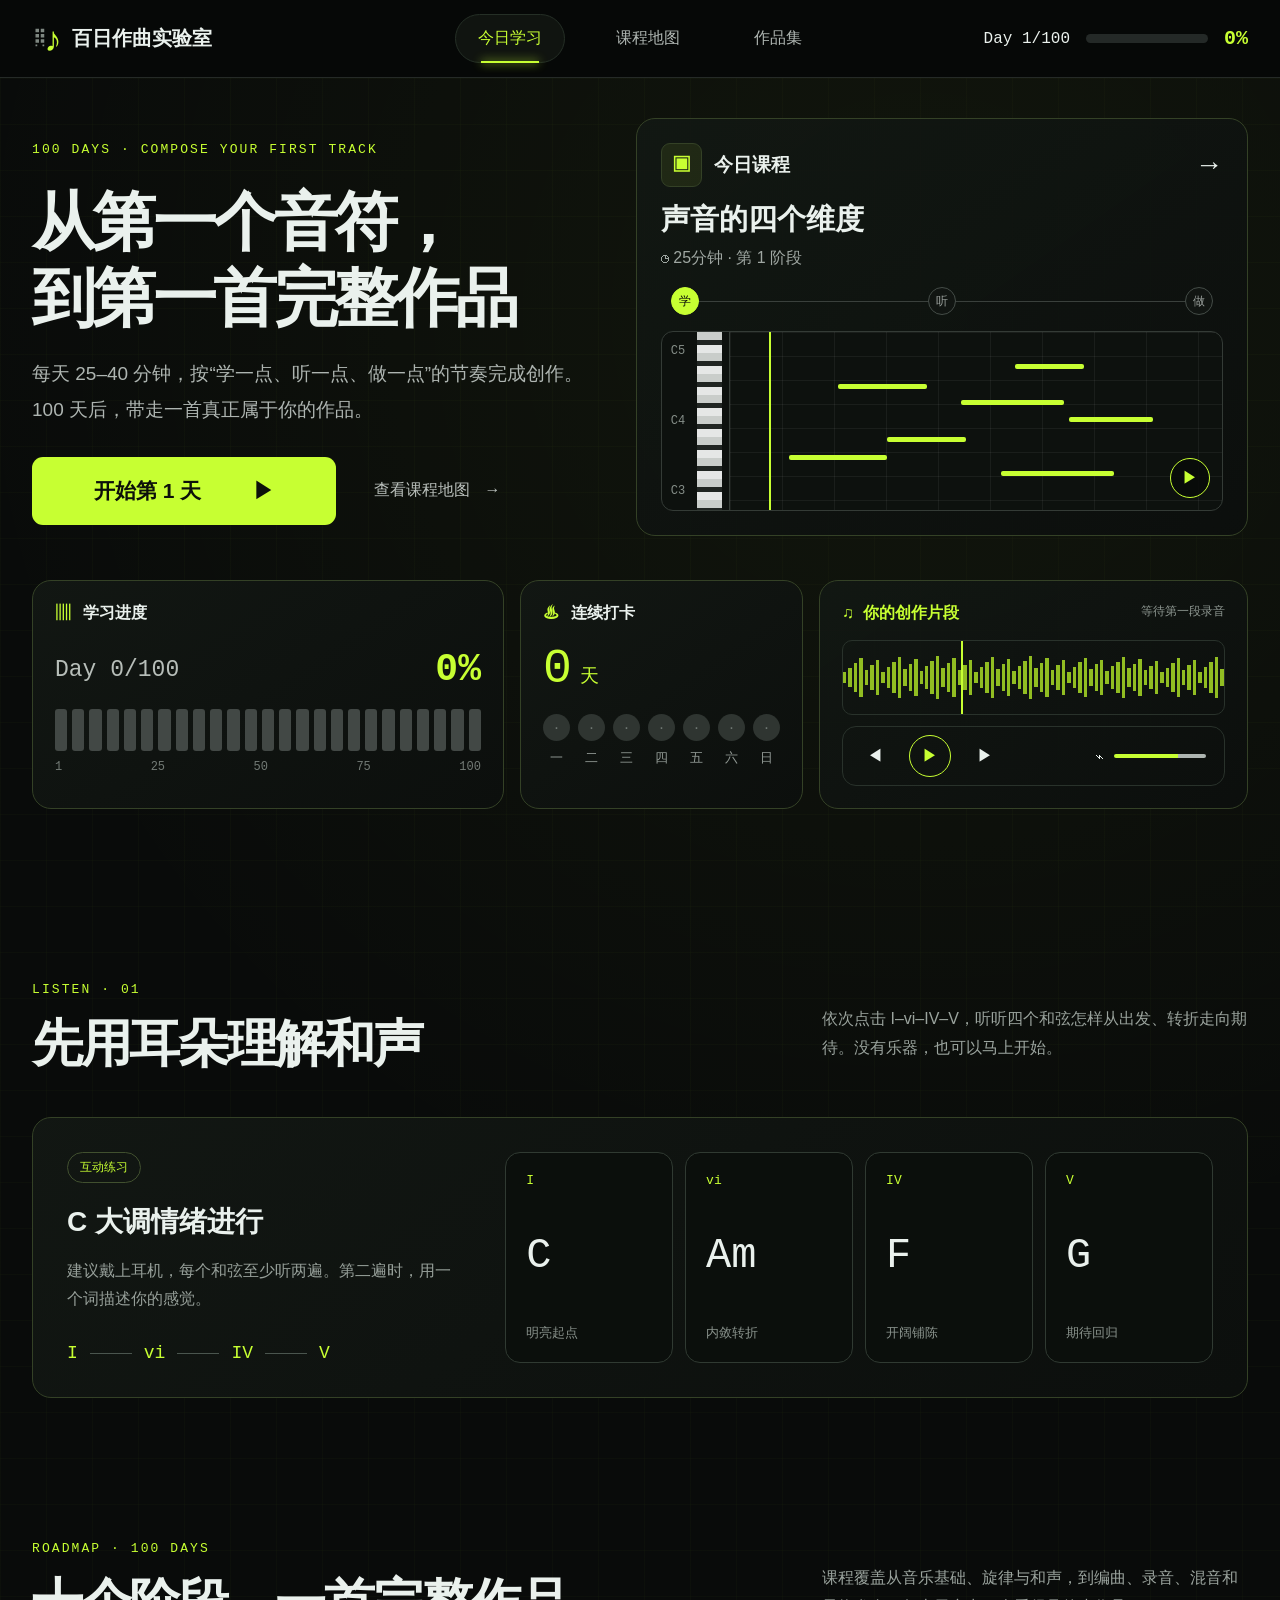
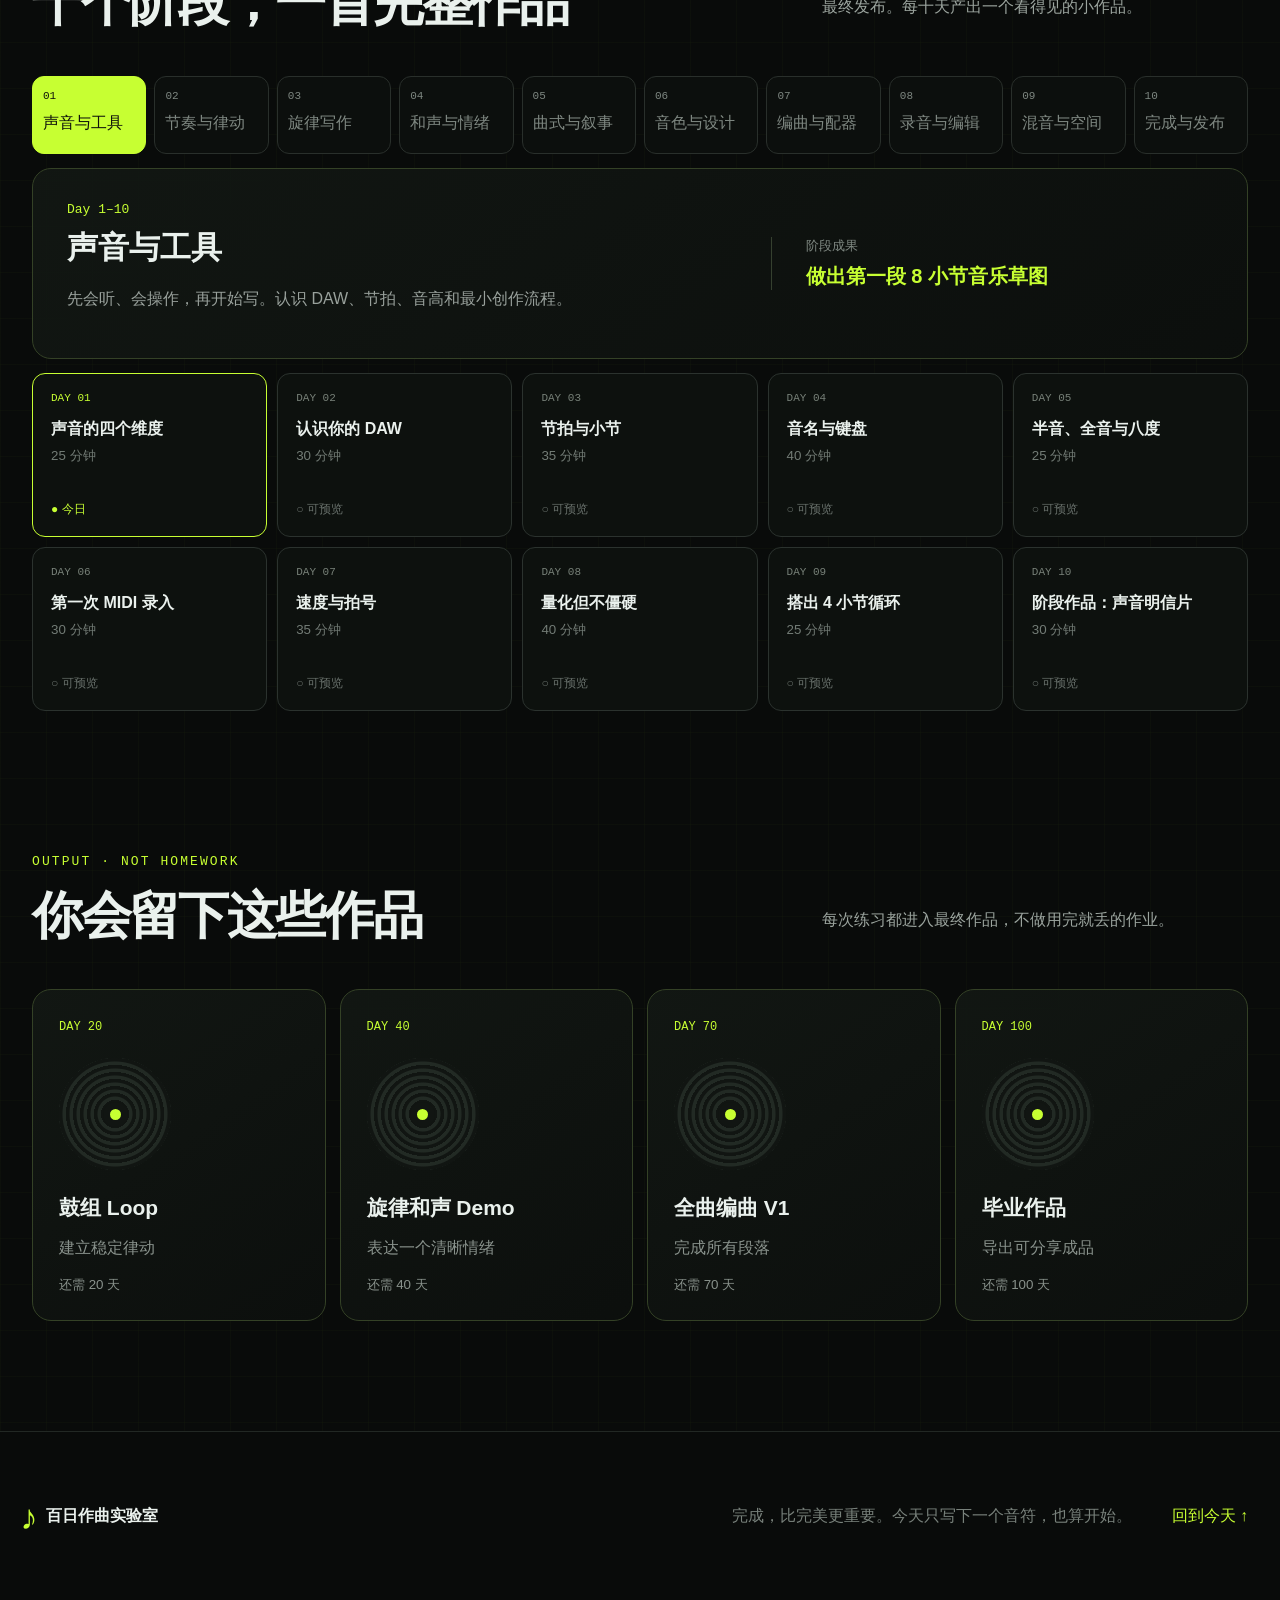
==== index.html @ 48b3545d "Add files via upload" ====
<!doctype html>
<html lang="zh-CN">
<head>
  <meta charset="UTF-8">
  <meta name="viewport" content="width=device-width, initial-scale=1.0">
  <meta name="theme-color" content="#090b0a">
  <meta name="description" content="从零开始，用 100 天完成你的第一首原创作品。">
  <title>百日作曲实验室</title>
  <link rel="stylesheet" href="styles.css">
</head>
<body>
  <header class="topbar">
    <a class="brand" href="#today" aria-label="百日作曲实验室首页"><span class="brand-grid" aria-hidden="true">⠿</span><span class="brand-note" aria-hidden="true">♪</span><strong>百日作曲实验室</strong></a>
    <nav aria-label="主导航"><a class="active" href="#today">今日学习</a><a href="#roadmap">课程地图</a><a href="#works">作品集</a></nav>
    <div class="header-progress" id="header-progress" aria-label="课程进度"><span id="header-day">Day 1/100</span><span class="progress-track"><i id="header-bar"></i></span><strong id="header-percent">0%</strong></div>
  </header>

  <main>
    <section class="hero" id="today">
      <div class="hero-copy">
        <p class="eyebrow">100 DAYS · COMPOSE YOUR FIRST TRACK</p>
        <h1>从第一个音符，<br>到第一首完整作品</h1>
        <p class="hero-intro">每天 25–40 分钟，按“学一点、听一点、做一点”的节奏完成创作。100 天后，带走一首真正属于你的作品。</p>
        <div class="hero-actions"><button class="primary-button" id="start-today">开始第 1 天 <span aria-hidden="true">▶</span></button><a class="text-button" href="#roadmap">查看课程地图 <span aria-hidden="true">→</span></a></div>
      </div>

      <article class="lesson-card panel">
        <div class="lesson-kicker"><span aria-hidden="true">▣</span> 今日课程 <b aria-hidden="true">→</b></div>
        <h2 id="today-title">声音的四个维度</h2><p class="duration" id="today-meta">◷ 25分钟 · 第 1 阶段</p>
        <div class="lesson-steps" aria-label="今日任务共 3 步"><span class="current">学</span><span>听</span><span>做</span></div>
        <div class="piano-roll" id="piano-roll" aria-label="互动钢琴卷帘示例">
          <div class="piano-keys"><span>C5</span><span>C4</span><span>C3</span></div>
          <div class="note-grid"><i class="playhead"></i><b style="top:18%;left:58%;width:14%"></b><b style="top:29%;left:22%;width:18%"></b><b style="top:38%;left:47%;width:21%"></b><b style="top:48%;left:69%;width:17%"></b><b style="top:59%;left:32%;width:16%"></b><b style="top:69%;left:12%;width:20%"></b><b style="top:78%;left:55%;width:23%"></b></div>
          <button class="roll-play" id="music-play" aria-label="播放音乐示例">▶</button>
        </div>
      </article>
    </section>

    <section class="stats-grid" aria-label="学习概览">
      <article class="panel progress-panel"><div class="panel-heading"><span aria-hidden="true">▥</span> 学习进度</div><div class="stat-line"><span id="stat-day">Day 0/100</span><strong id="stat-percent">0%</strong></div><div class="segment-progress" id="segments" aria-label="学习进度条"></div><div class="scale"><span>1</span><span>25</span><span>50</span><span>75</span><span>100</span></div></article>
      <article class="panel streak-panel"><div class="panel-heading"><span aria-hidden="true">♨</span> 连续打卡</div><strong class="streak-count"><span id="streak-count">0</span><small>天</small></strong><div class="week-row" id="week-row"></div></article>
      <article class="panel audio-panel" id="works"><div class="audio-heading"><span>♫ &nbsp;你的创作片段</span><small id="audio-status">等待第一段录音</small></div><div class="waveform" id="waveform" aria-hidden="true"></div><div class="audio-controls"><button aria-label="上一段">◀</button><button class="main-play" id="track-play" aria-label="播放创作片段">▶</button><button aria-label="下一段">▶</button><span class="volume" aria-hidden="true">⌁ <i></i></span></div></article>
    </section>

    <section class="lab-section" aria-labelledby="lab-title">
      <div class="section-heading"><div><p class="section-number">LISTEN · 01</p><h2 id="lab-title">先用耳朵理解和声</h2></div><p>依次点击 I–vi–IV–V，听听四个和弦怎样从出发、转折走向期待。没有乐器，也可以马上开始。</p></div>
      <div class="chord-lab panel"><div class="chord-info"><span>互动练习</span><h3>C 大调情绪进行</h3><p>建议戴上耳机，每个和弦至少听两遍。第二遍时，用一个词描述你的感觉。</p><div class="chord-path">I <i></i> vi <i></i> IV <i></i> V</div></div><div class="chord-pads" id="chord-pads"></div></div>
    </section>

    <section class="roadmap-section" id="roadmap" aria-labelledby="roadmap-title">
      <div class="section-heading"><div><p class="section-number">ROADMAP · 100 DAYS</p><h2 id="roadmap-title">十个阶段，一首完整作品</h2></div><p>课程覆盖从音乐基础、旋律与和声，到编曲、录音、混音和最终发布。每十天产出一个看得见的小作品。</p></div>
      <div class="phase-tabs" id="phase-tabs" role="tablist" aria-label="课程阶段"></div>
      <div class="phase-summary panel" id="phase-summary"></div>
      <div class="lesson-grid" id="lesson-grid"></div>
    </section>

    <section class="milestones" aria-labelledby="milestone-title"><div class="section-heading"><div><p class="section-number">OUTPUT · NOT HOMEWORK</p><h2 id="milestone-title">你会留下这些作品</h2></div><p>每次练习都进入最终作品，不做用完就丢的作业。</p></div><div class="milestone-grid" id="milestones"></div></section>
  </main>

  <footer><div><span class="brand-note" aria-hidden="true">♪</span><strong>百日作曲实验室</strong></div><p>完成，比完美更重要。今天只写下一个音符，也算开始。</p><a href="#today">回到今天 ↑</a></footer>

  <div class="lesson-modal" id="lesson-modal" role="dialog" aria-modal="true" aria-labelledby="modal-title" hidden>
    <div class="modal-card panel"><button class="modal-close" id="modal-close" aria-label="关闭课程">×</button><p class="eyebrow" id="modal-kicker"></p><h2 id="modal-title"></h2><p class="modal-intro" id="modal-intro"></p><div class="lesson-goal"><small>今天的目标</small><strong id="modal-goal"></strong></div><div class="daily-tasks" id="daily-tasks"></div><p class="notice" id="notice" role="status" hidden></p><button class="complete-button" id="complete-button">完成今天并打卡</button><p class="save-note">进度会自动保存在这台设备上。</p></div>
  </div>

  <script src="app.js"></script>
</body>
</html>
---- styles.css ----
:root{--bg:#090b0a;--panel:#111512;--raised:#171c18;--lime:#c7ff32;--text:#eaf1ed;--muted:#87918b;--border:#344126}*{box-sizing:border-box}html{scroll-behavior:smooth}body{margin:0;background:var(--bg);color:var(--text);font-family:"Noto Sans SC","PingFang SC","Microsoft YaHei",sans-serif}body.modal-open{overflow:hidden}button,a{font:inherit}button{color:inherit}a{color:inherit;text-decoration:none}main{overflow:hidden;background:radial-gradient(circle at 72% 8%,rgba(199,255,50,.045),transparent 34%),linear-gradient(rgba(199,255,50,.018) 1px,transparent 1px),linear-gradient(90deg,rgba(199,255,50,.018) 1px,transparent 1px);background-size:auto,46px 46px,46px 46px}.topbar{height:78px;padding:0 32px;border-bottom:1px solid #252a27;display:grid;grid-template-columns:1fr auto 1fr;align-items:center;gap:28px;background:rgba(7,9,8,.92);backdrop-filter:blur(14px);position:sticky;top:0;z-index:20}.brand{display:flex;align-items:center;gap:10px;font-size:20px}.brand-grid{color:#7e8781;font-size:28px}.brand-note{color:var(--lime);font-size:35px;margin-left:-12px}.topbar nav{display:flex;gap:28px}.topbar nav a{color:#afb6b2;padding:13px 22px;border-radius:28px;border:1px solid transparent;position:relative}.topbar nav a:hover,.topbar nav a:focus-visible{color:var(--text)}.topbar nav a.active{color:var(--lime);background:#101410;border-color:#252f26}.topbar nav a.active:after{content:"";position:absolute;height:2px;left:25px;right:25px;bottom:-1px;background:var(--lime);box-shadow:0 0 10px var(--lime)}.header-progress{justify-self:end;display:flex;align-items:center;gap:16px;font-family:ui-monospace,monospace}.header-progress strong{color:var(--lime);font-size:20px}.progress-track{width:122px;height:9px;background:#242927;border-radius:9px;overflow:hidden}.progress-track i{display:block;height:100%;width:0;background:var(--lime);border-radius:inherit;transition:width .6s ease}.hero{max-width:1440px;margin:auto;padding:40px 32px 24px;display:grid;grid-template-columns:.95fr 1.05fr;gap:50px;align-items:center}.eyebrow,.section-number{color:var(--lime);font:13px ui-monospace,monospace;letter-spacing:.16em}.hero-copy h1{font-size:clamp(48px,5vw,72px);line-height:1.18;letter-spacing:-.055em;margin:28px 0 20px}.hero-intro{color:#aeb5b1;font-size:19px;line-height:1.85;max-width:560px}.hero-actions{display:flex;align-items:center;gap:38px;margin-top:30px}.primary-button{min-width:304px;min-height:68px;border:0;border-radius:11px;background:var(--lime);color:#0c100a;font-size:21px;font-weight:750;cursor:pointer;display:flex;align-items:center;justify-content:center;gap:52px;transition:.18s ease}.primary-button:hover{transform:translateY(-2px);box-shadow:0 10px 30px rgba(199,255,50,.18)}.text-button{color:#bac0bc}.text-button span{margin-left:10px}.panel{background:linear-gradient(145deg,rgba(18,23,19,.97),rgba(12,15,13,.98));border:1px solid var(--border);border-radius:19px}.lesson-card{padding:24px;min-height:402px}.lesson-kicker{display:flex;align-items:center;gap:12px;font-size:19px;font-weight:650}.lesson-kicker>span{color:var(--lime);background:rgba(199,255,50,.08);border:1px solid var(--border);border-radius:9px;padding:8px 10px}.lesson-kicker b{margin-left:auto;font-size:28px}.lesson-card h2{font-size:clamp(25px,2.3vw,34px);margin:13px 0 8px}.duration{margin:0;color:#9fa7a2}.lesson-steps{margin:18px 10px 16px;display:flex;justify-content:space-between;position:relative}.lesson-steps:before{content:"";position:absolute;top:50%;left:12px;right:12px;height:1px;background:#3a403c}.lesson-steps span{width:28px;height:28px;border:1px solid #444c47;border-radius:50%;display:grid;place-items:center;color:#9da39f;background:var(--panel);z-index:1;font-size:12px}.lesson-steps span.current{color:#0b0e0a;background:var(--lime);border-color:var(--lime)}.piano-roll{height:180px;border:1px solid #343b36;border-radius:12px;display:grid;grid-template-columns:68px 1fr;position:relative;overflow:hidden;background:#0d110e}.piano-keys{border-right:1px solid #363d38;padding:12px 9px;display:flex;flex-direction:column;justify-content:space-between;color:#858e88;font:12px ui-monospace,monospace;background:repeating-linear-gradient(to bottom,#c9cdca 0 8px,#202522 8px 13px,#e5e7e6 13px 21px);background-size:25px 21px;background-repeat:repeat-y;background-position:right 7px top}.note-grid{position:relative;background:linear-gradient(rgba(255,255,255,.055) 1px,transparent 1px),linear-gradient(90deg,rgba(255,255,255,.055) 1px,transparent 1px);background-size:100% 24px,52px 100%}.note-grid b{position:absolute;height:5px;border-radius:2px;background:var(--lime)}.playhead{position:absolute;inset:0 auto 0 8%;width:2px;background:var(--lime);z-index:2}.is-playing .playhead{animation:playhead 5s linear infinite}.roll-play{position:absolute;right:12px;bottom:12px;width:40px;height:40px;border-radius:50%;border:1px solid var(--lime);background:rgba(8,11,9,.9);color:var(--lime);cursor:pointer}.stats-grid{max-width:1440px;margin:auto;padding:20px 32px 60px;display:grid;grid-template-columns:1.1fr .6fr 1fr;gap:16px}.stats-grid .panel{padding:22px;min-height:220px}.panel-heading{font-weight:650;display:flex;gap:12px}.panel-heading span,.audio-heading>span{color:var(--lime)}.stat-line{display:flex;justify-content:space-between;align-items:center;margin:24px 0 18px;font:23px ui-monospace,monospace;color:#b7beb9}.stat-line strong{color:var(--lime);font-size:38px}.segment-progress{display:flex;gap:5px}.segment-progress i{flex:1;height:42px;border-radius:3px;background:#424845}.segment-progress i.done{background:var(--lime)}.scale{display:flex;justify-content:space-between;color:#737b76;font:12px ui-monospace,monospace;margin-top:9px}.streak-count{display:block;color:var(--lime);font:48px ui-monospace,monospace;margin:18px 0}.streak-count small{font-size:19px;margin-left:8px}.week-row{display:flex;gap:8px;justify-content:space-between}.week-row>span{display:grid;gap:8px;justify-items:center;color:#929a95}.week-row i{width:27px;height:27px;border-radius:50%;display:grid;place-items:center;background:#2f3531;color:#6f7772;font-style:normal}.week-row i.checked{background:var(--lime);color:#10140d}.audio-heading{display:flex;justify-content:space-between;color:#b5bcb7;font-weight:600}.audio-heading small{font:12px ui-monospace,monospace;color:#8d9690}.waveform{height:75px;margin:16px 0 11px;padding:8px 0;border:1px solid #29322b;border-radius:10px;display:flex;align-items:center;gap:2px;position:relative;overflow:hidden}.waveform i{flex:1;background:#91bd22}.waveform b{position:absolute;inset:0 auto 0 31%;width:2px;background:var(--lime)}.waveform.is-playing b{animation:wave 7s linear infinite}.audio-controls{min-height:58px;border:1px solid #29322b;border-radius:14px;display:flex;align-items:center;gap:20px;padding:8px 18px}.audio-controls button{border:0;background:none;cursor:pointer}.audio-controls .main-play{border:1px solid var(--lime);color:var(--lime);border-radius:50%;width:42px;height:42px}.volume{margin-left:auto;display:flex;gap:10px;align-items:center}.volume i{display:block;width:92px;height:4px;border-radius:4px;background:linear-gradient(90deg,var(--lime) 70%,#aeb5b1 70%)}.lab-section,.roadmap-section,.milestones{max-width:1440px;margin:auto;padding:100px 32px 30px}.section-heading{display:grid;grid-template-columns:1.25fr .75fr;gap:80px;align-items:end;margin-bottom:38px}.section-heading h2{margin:8px 0 0;font-size:clamp(38px,4vw,58px);letter-spacing:-.045em}.section-heading>p{color:#9ba49e;line-height:1.8}.chord-lab{display:grid;grid-template-columns:.72fr 1.28fr;gap:40px;padding:34px}.chord-info>span{display:inline-block;color:var(--lime);border:1px solid #41502f;border-radius:20px;padding:6px 12px;font-size:12px}.chord-info h3{font-size:28px;margin:20px 0 12px}.chord-info p{color:#969f99;line-height:1.75}.chord-path{display:flex;align-items:center;gap:12px;color:var(--lime);font:18px ui-monospace,monospace;margin-top:30px}.chord-path i{height:1px;background:#4a554e;width:42px}.chord-pads{display:grid;grid-template-columns:repeat(4,1fr);gap:12px}.chord-pads button{min-height:190px;padding:20px;border:1px solid #303a32;border-radius:15px;background:#0b0f0c;display:flex;flex-direction:column;align-items:flex-start;justify-content:space-between;cursor:pointer;transition:.18s ease}.chord-pads button:hover,.chord-pads button.active{transform:translateY(-4px);border-color:var(--lime);background:rgba(199,255,50,.07)}.chord-pads small{font:13px ui-monospace,monospace;color:var(--lime)}.chord-pads strong{font:42px ui-monospace,monospace}.chord-pads span{color:#89928c;font-size:13px}.phase-tabs{display:grid;grid-template-columns:repeat(10,1fr);gap:8px;overflow:auto;margin-bottom:14px}.phase-tabs button{min-width:108px;min-height:78px;padding:13px 10px;border:1px solid #292f2b;border-radius:12px;background:#0c0f0d;color:#7e8781;display:grid;gap:5px;text-align:left;cursor:pointer}.phase-tabs button small{font:11px ui-monospace,monospace}.phase-tabs button.active{color:#10140c;background:var(--lime);border-color:var(--lime)}.phase-summary{padding:30px 34px;display:grid;grid-template-columns:1.2fr .8fr;gap:40px;align-items:center}.phase-summary>div:first-child>span{color:var(--lime);font:13px ui-monospace,monospace}.phase-summary h3{font-size:31px;margin:10px 0}.phase-summary p{color:#99a19c;line-height:1.7}.outcome{border-left:1px solid #35402f;padding-left:34px;display:grid;gap:8px}.outcome small{color:#7f8882}.outcome strong{color:var(--lime);font-size:20px}.lesson-grid{display:grid;grid-template-columns:repeat(5,1fr);gap:10px;margin-top:14px}.roadmap-lesson{min-height:164px;padding:18px;border:1px solid #2b322e;border-radius:13px;background:#0d110e;color:var(--text);display:flex;flex-direction:column;align-items:flex-start;text-align:left;cursor:pointer;transition:.18s ease}.roadmap-lesson:hover{transform:translateY(-3px);border-color:#667d43}.roadmap-lesson .day-index{color:#778078;font:11px ui-monospace,monospace}.roadmap-lesson strong{margin:15px 0 7px}.roadmap-lesson small{color:#737c76}.roadmap-lesson i{margin-top:auto;color:#69716c;font-size:12px;font-style:normal}.roadmap-lesson.current{border-color:var(--lime)}.roadmap-lesson.current i,.roadmap-lesson.current .day-index{color:var(--lime)}.roadmap-lesson.done{background:#151b13}.milestones{padding-bottom:110px}.milestone-grid{display:grid;grid-template-columns:repeat(4,1fr);gap:14px}.milestone-card{padding:26px;min-height:305px}.milestone-card>span{color:var(--lime);font:12px ui-monospace,monospace}.disc{width:112px;height:112px;margin:24px 0;border-radius:50%;background:repeating-radial-gradient(circle,#222a24 0 3px,#111512 4px 7px);display:grid;place-items:center}.disc i{width:25px;height:25px;border-radius:50%;background:var(--lime);border:7px solid #111512}.milestone-card h3{font-size:21px;margin:0 0 8px}.milestone-card p,.milestone-card small{color:#89928c}footer{border-top:1px solid #222824;min-height:170px;padding:45px max(32px,calc((100vw - 1376px)/2));display:grid;grid-template-columns:1fr auto auto;gap:40px;align-items:center;color:#78817b}footer>div{display:flex;align-items:center;gap:8px;color:var(--text)}footer a{color:var(--lime)}.lesson-modal[hidden]{display:none}.lesson-modal{position:fixed;inset:0;z-index:100;background:rgba(0,0,0,.8);backdrop-filter:blur(12px);display:grid;place-items:center;padding:20px}.modal-card{width:min(680px,100%);max-height:calc(100vh - 40px);overflow:auto;padding:34px;position:relative}.modal-close{position:absolute;right:20px;top:18px;width:40px;height:40px;border:1px solid #374039;border-radius:50%;background:#131815;color:#aeb6b1;font-size:28px;cursor:pointer}.modal-card h2{font-size:clamp(30px,5vw,42px);margin:14px 48px 12px 0}.modal-intro{color:#929b95;line-height:1.7}.lesson-goal{margin:24px 0;padding:18px 20px;border-left:3px solid var(--lime);background:rgba(199,255,50,.05);display:grid;gap:7px}.lesson-goal small{color:#818a84}.daily-tasks{display:grid;gap:10px}.daily-tasks label{min-height:74px;padding:13px 15px;border:1px solid #303832;border-radius:12px;background:#0d110e;display:grid;grid-template-columns:auto auto 1fr auto;gap:13px;align-items:center;cursor:pointer}.daily-tasks label.checked{border-color:#5e7639;background:rgba(199,255,50,.045)}.daily-tasks input{position:absolute;opacity:0}.daily-tasks label>span{width:39px;height:39px;border-radius:9px;display:grid;place-items:center;background:#202621;color:var(--lime);font-weight:700}.daily-tasks label>div{display:grid;gap:5px}.daily-tasks label>div small{color:#777f7a}.daily-tasks label>i{width:25px;height:25px;border:1px solid #454e48;border-radius:50%;display:grid;place-items:center;font-style:normal}.daily-tasks label.checked>i{background:var(--lime);color:#10140d}.notice{padding:12px 15px;border-radius:9px;background:#222a1a;color:#c5e27c}.complete-button{width:100%;min-height:58px;margin-top:18px;border:0;border-radius:11px;background:var(--lime);color:#10140c;font-weight:750;cursor:pointer}.complete-button.completed{background:#283025;color:#94a08f}.complete-button.preview{background:transparent;color:var(--lime);border:1px solid #52633c}.save-note{text-align:center;color:#68706b;font-size:12px}button:focus-visible,a:focus-visible{outline:2px solid var(--lime);outline-offset:4px}@keyframes playhead{from{left:8%}to{left:96%}}@keyframes wave{from{left:0}to{left:100%}}
@media(max-width:980px){.topbar{grid-template-columns:1fr auto}.topbar nav{display:none}.hero{grid-template-columns:1fr}.stats-grid{grid-template-columns:1fr 1fr}.audio-panel{grid-column:1/-1}.section-heading{grid-template-columns:1fr;gap:18px}.chord-lab{grid-template-columns:1fr}.lesson-grid,.milestone-grid{grid-template-columns:repeat(2,1fr)}footer{grid-template-columns:1fr;gap:14px}}
@media(max-width:640px){.topbar{height:auto;padding:16px 18px}.brand strong{font-size:16px}.header-progress .progress-track,.header-progress>span:first-child{display:none}.hero{padding:34px 18px 18px;gap:28px}.hero-copy h1{font-size:43px}.hero-intro{font-size:16px}.hero-actions{align-items:stretch;flex-direction:column;gap:18px}.primary-button{min-width:0;width:100%}.stats-grid{padding:14px 18px 50px;grid-template-columns:1fr}.audio-panel{grid-column:auto}.lab-section,.roadmap-section,.milestones{padding-left:18px;padding-right:18px;padding-top:78px}.chord-lab{padding:20px}.chord-pads{grid-template-columns:repeat(2,1fr)}.chord-pads button{min-height:150px}.phase-summary{grid-template-columns:1fr;padding:24px}.outcome{border-left:0;border-top:1px solid #35402f;padding:20px 0 0}.lesson-grid,.milestone-grid{grid-template-columns:1fr}.roadmap-lesson{min-height:135px}.modal-card{padding:26px 18px}footer{padding:36px 18px}}
@media(prefers-reduced-motion:reduce){*,*:before,*:after{scroll-behavior:auto!important;animation-duration:.01ms!important;animation-iteration-count:1!important;transition-duration:.01ms!important}}
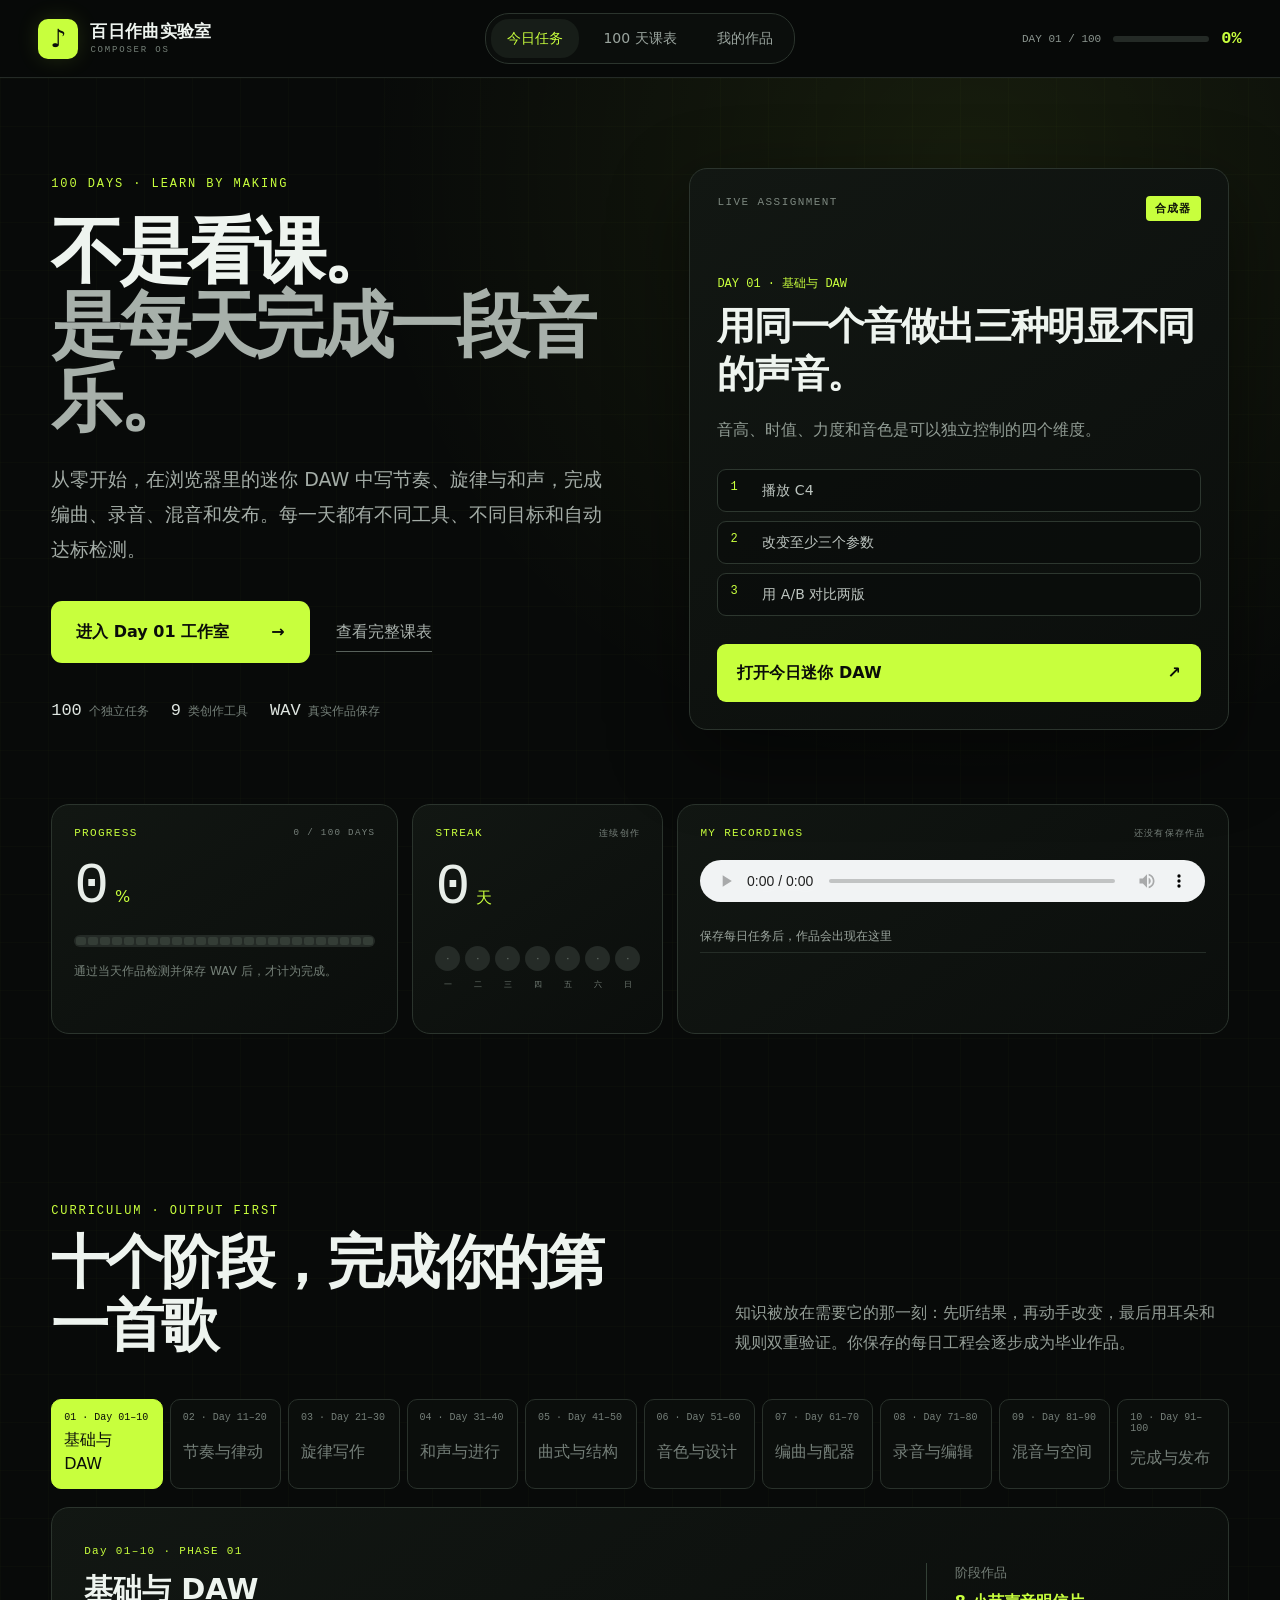
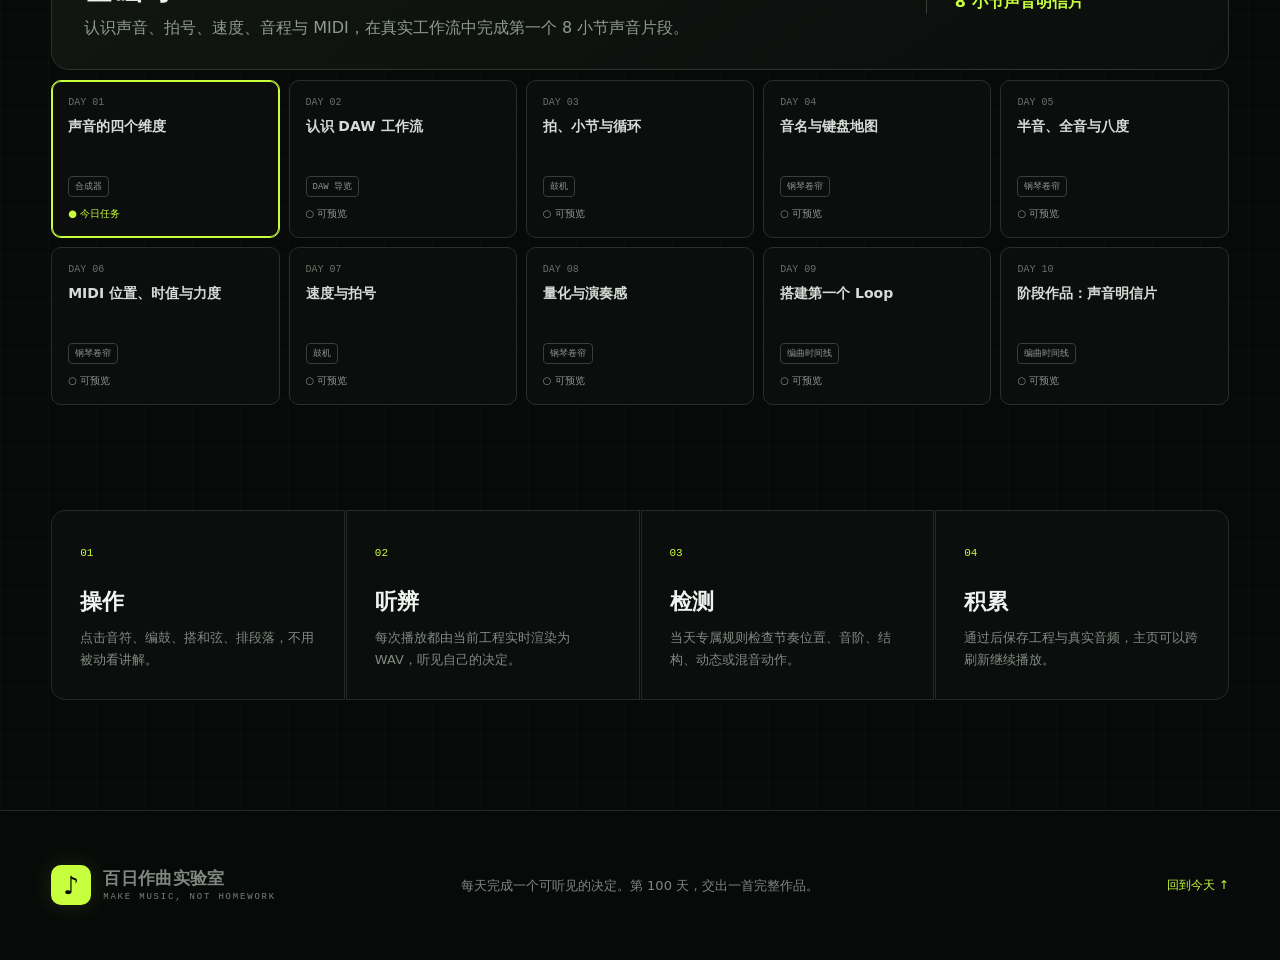
==== commit 966056d5: "Add files via upload" ====
--- a/index.html
+++ b/index.html
@@ -3,66 +3,145 @@
 <head>
   <meta charset="UTF-8">
   <meta name="viewport" content="width=device-width, initial-scale=1.0">
-  <meta name="theme-color" content="#090b0a">
-  <meta name="description" content="从零开始，用 100 天完成你的第一首原创作品。">
-  <title>百日作曲实验室</title>
+  <meta name="theme-color" content="#080a09">
+  <meta name="description" content="100 天互动式作曲与编曲课程：每天在迷你 DAW 中完成一个真实音乐任务。">
+  <title>百日作曲实验室 · 互动 DAW 课程</title>
   <link rel="stylesheet" href="styles.css">
 </head>
 <body>
   <header class="topbar">
-    <a class="brand" href="#today" aria-label="百日作曲实验室首页"><span class="brand-grid" aria-hidden="true">⠿</span><span class="brand-note" aria-hidden="true">♪</span><strong>百日作曲实验室</strong></a>
-    <nav aria-label="主导航"><a class="active" href="#today">今日学习</a><a href="#roadmap">课程地图</a><a href="#works">作品集</a></nav>
-    <div class="header-progress" id="header-progress" aria-label="课程进度"><span id="header-day">Day 1/100</span><span class="progress-track"><i id="header-bar"></i></span><strong id="header-percent">0%</strong></div>
+    <a class="brand" href="#today" aria-label="百日作曲实验室首页">
+      <span class="brand-mark" aria-hidden="true">♪</span>
+      <span><strong>百日作曲实验室</strong><small>COMPOSER OS</small></span>
+    </a>
+    <nav aria-label="主导航">
+      <a class="active" href="#today">今日任务</a>
+      <a href="#roadmap">100 天课表</a>
+      <a href="#works">我的作品</a>
+    </nav>
+    <div class="header-progress" id="header-progress">
+      <span id="header-day">DAY 01 / 100</span>
+      <span class="progress-track"><i id="header-bar"></i></span>
+      <strong id="header-percent">0%</strong>
+    </div>
   </header>
 
   <main>
     <section class="hero" id="today">
       <div class="hero-copy">
-        <p class="eyebrow">100 DAYS · COMPOSE YOUR FIRST TRACK</p>
-        <h1>从第一个音符，<br>到第一首完整作品</h1>
-        <p class="hero-intro">每天 25–40 分钟，按“学一点、听一点、做一点”的节奏完成创作。100 天后，带走一首真正属于你的作品。</p>
-        <div class="hero-actions"><button class="primary-button" id="start-today">开始第 1 天 <span aria-hidden="true">▶</span></button><a class="text-button" href="#roadmap">查看课程地图 <span aria-hidden="true">→</span></a></div>
+        <p class="eyebrow">100 DAYS · LEARN BY MAKING</p>
+        <h1>不是看课。<br><em>是每天完成一段音乐。</em></h1>
+        <p class="hero-intro">从零开始，在浏览器里的迷你 DAW 中写节奏、旋律与和声，完成编曲、录音、混音和发布。每一天都有不同工具、不同目标和自动达标检测。</p>
+        <div class="hero-actions">
+          <button class="primary-button" id="start-today">进入 Day 01 工作室 <span>→</span></button>
+          <a class="text-button" href="#roadmap">查看完整课表</a>
+        </div>
+        <div class="hero-proof" aria-label="课程特点">
+          <span><b>100</b> 个独立任务</span>
+          <span><b>9</b> 类创作工具</span>
+          <span><b>WAV</b> 真实作品保存</span>
+        </div>
       </div>
 
-      <article class="lesson-card panel">
-        <div class="lesson-kicker"><span aria-hidden="true">▣</span> 今日课程 <b aria-hidden="true">→</b></div>
-        <h2 id="today-title">声音的四个维度</h2><p class="duration" id="today-meta">◷ 25分钟 · 第 1 阶段</p>
-        <div class="lesson-steps" aria-label="今日任务共 3 步"><span class="current">学</span><span>听</span><span>做</span></div>
-        <div class="piano-roll" id="piano-roll" aria-label="互动钢琴卷帘示例">
-          <div class="piano-keys"><span>C5</span><span>C4</span><span>C3</span></div>
-          <div class="note-grid"><i class="playhead"></i><b style="top:18%;left:58%;width:14%"></b><b style="top:29%;left:22%;width:18%"></b><b style="top:38%;left:47%;width:21%"></b><b style="top:48%;left:69%;width:17%"></b><b style="top:59%;left:32%;width:16%"></b><b style="top:69%;left:12%;width:20%"></b><b style="top:78%;left:55%;width:23%"></b></div>
-          <button class="roll-play" id="music-play" aria-label="播放音乐示例">▶</button>
-        </div>
+      <article class="today-console panel">
+        <div class="console-top"><span>LIVE ASSIGNMENT</span><i id="today-tool">SYNTH</i></div>
+        <p class="lesson-index" id="today-index">DAY 01 · 基础与 DAW</p>
+        <h2 id="today-title">用同一个音做出三种明显不同的声音</h2>
+        <p id="today-principle">音高、时值、力度和音色是可以独立控制的四个维度。</p>
+        <ol class="today-steps" id="today-steps"></ol>
+        <button class="console-enter" id="console-enter">打开今日迷你 DAW <span>↗</span></button>
       </article>
     </section>
 
-    <section class="stats-grid" aria-label="学习概览">
-      <article class="panel progress-panel"><div class="panel-heading"><span aria-hidden="true">▥</span> 学习进度</div><div class="stat-line"><span id="stat-day">Day 0/100</span><strong id="stat-percent">0%</strong></div><div class="segment-progress" id="segments" aria-label="学习进度条"></div><div class="scale"><span>1</span><span>25</span><span>50</span><span>75</span><span>100</span></div></article>
-      <article class="panel streak-panel"><div class="panel-heading"><span aria-hidden="true">♨</span> 连续打卡</div><strong class="streak-count"><span id="streak-count">0</span><small>天</small></strong><div class="week-row" id="week-row"></div></article>
-      <article class="panel audio-panel" id="works"><div class="audio-heading"><span>♫ &nbsp;你的创作片段</span><small id="audio-status">等待第一段录音</small></div><div class="waveform" id="waveform" aria-hidden="true"></div><div class="audio-controls"><button aria-label="上一段">◀</button><button class="main-play" id="track-play" aria-label="播放创作片段">▶</button><button aria-label="下一段">▶</button><span class="volume" aria-hidden="true">⌁ <i></i></span></div></article>
+    <section class="dashboard" aria-label="学习与作品概览">
+      <article class="panel progress-panel">
+        <div class="panel-heading"><span>PROGRESS</span><small id="stat-day">0 / 100 DAYS</small></div>
+        <div class="progress-number"><strong id="stat-percent">0</strong><i>%</i></div>
+        <div class="segment-progress" id="segments"></div>
+        <p>通过当天作品检测并保存 WAV 后，才计为完成。</p>
+      </article>
+
+      <article class="panel streak-panel">
+        <div class="panel-heading"><span>STREAK</span><small>连续创作</small></div>
+        <div class="streak-number"><strong id="streak-count">0</strong><i>天</i></div>
+        <div class="week-row" id="week-row"></div>
+      </article>
+
+      <article class="panel works-panel" id="works">
+        <div class="panel-heading"><span>MY RECORDINGS</span><small id="audio-status">还没有保存作品</small></div>
+        <audio id="home-audio" controls preload="metadata" playsinline></audio>
+        <div class="current-work" id="current-work"><span>保存每日任务后，作品会出现在这里</span></div>
+        <div class="saved-works" id="saved-works"></div>
+      </article>
     </section>
 
-    <section class="lab-section" aria-labelledby="lab-title">
-      <div class="section-heading"><div><p class="section-number">LISTEN · 01</p><h2 id="lab-title">先用耳朵理解和声</h2></div><p>依次点击 I–vi–IV–V，听听四个和弦怎样从出发、转折走向期待。没有乐器，也可以马上开始。</p></div>
-      <div class="chord-lab panel"><div class="chord-info"><span>互动练习</span><h3>C 大调情绪进行</h3><p>建议戴上耳机，每个和弦至少听两遍。第二遍时，用一个词描述你的感觉。</p><div class="chord-path">I <i></i> vi <i></i> IV <i></i> V</div></div><div class="chord-pads" id="chord-pads"></div></div>
+    <section class="curriculum-intro">
+      <div>
+        <p class="eyebrow">CURRICULUM · OUTPUT FIRST</p>
+        <h2>十个阶段，完成你的第一首歌</h2>
+      </div>
+      <p>知识被放在需要它的那一刻：先听结果，再动手改变，最后用耳朵和规则双重验证。你保存的每日工程会逐步成为毕业作品。</p>
     </section>
 
-    <section class="roadmap-section" id="roadmap" aria-labelledby="roadmap-title">
-      <div class="section-heading"><div><p class="section-number">ROADMAP · 100 DAYS</p><h2 id="roadmap-title">十个阶段，一首完整作品</h2></div><p>课程覆盖从音乐基础、旋律与和声，到编曲、录音、混音和最终发布。每十天产出一个看得见的小作品。</p></div>
+    <section class="roadmap-section" id="roadmap">
       <div class="phase-tabs" id="phase-tabs" role="tablist" aria-label="课程阶段"></div>
       <div class="phase-summary panel" id="phase-summary"></div>
       <div class="lesson-grid" id="lesson-grid"></div>
     </section>
 
-    <section class="milestones" aria-labelledby="milestone-title"><div class="section-heading"><div><p class="section-number">OUTPUT · NOT HOMEWORK</p><h2 id="milestone-title">你会留下这些作品</h2></div><p>每次练习都进入最终作品，不做用完就丢的作业。</p></div><div class="milestone-grid" id="milestones"></div></section>
+    <section class="method-section">
+      <article><span>01</span><h3>操作</h3><p>点击音符、编鼓、搭和弦、排段落，不用被动看讲解。</p></article>
+      <article><span>02</span><h3>听辨</h3><p>每次播放都由当前工程实时渲染为 WAV，听见自己的决定。</p></article>
+      <article><span>03</span><h3>检测</h3><p>当天专属规则检查节奏位置、音阶、结构、动态或混音动作。</p></article>
+      <article><span>04</span><h3>积累</h3><p>通过后保存工程与真实音频，主页可以跨刷新继续播放。</p></article>
+    </section>
   </main>
 
-  <footer><div><span class="brand-note" aria-hidden="true">♪</span><strong>百日作曲实验室</strong></div><p>完成，比完美更重要。今天只写下一个音符，也算开始。</p><a href="#today">回到今天 ↑</a></footer>
+  <footer>
+    <div class="brand"><span class="brand-mark">♪</span><span><strong>百日作曲实验室</strong><small>MAKE MUSIC, NOT HOMEWORK</small></span></div>
+    <p>每天完成一个可听见的决定。第 100 天，交出一首完整作品。</p>
+    <a href="#today">回到今天 ↑</a>
+  </footer>
 
   <div class="lesson-modal" id="lesson-modal" role="dialog" aria-modal="true" aria-labelledby="modal-title" hidden>
-    <div class="modal-card panel"><button class="modal-close" id="modal-close" aria-label="关闭课程">×</button><p class="eyebrow" id="modal-kicker"></p><h2 id="modal-title"></h2><p class="modal-intro" id="modal-intro"></p><div class="lesson-goal"><small>今天的目标</small><strong id="modal-goal"></strong></div><div class="daily-tasks" id="daily-tasks"></div><p class="notice" id="notice" role="status" hidden></p><button class="complete-button" id="complete-button">完成今天并打卡</button><p class="save-note">进度会自动保存在这台设备上。</p></div>
+    <div class="studio-modal">
+      <header class="studio-header">
+        <div>
+          <p class="eyebrow" id="modal-kicker">DAY 01 · SYNTH</p>
+          <h2 id="modal-title">今日创作任务</h2>
+        </div>
+        <div class="studio-header-actions">
+          <button id="previous-day" aria-label="上一天">←</button>
+          <button id="next-day" aria-label="下一天">→</button>
+          <button class="modal-close" id="modal-close" aria-label="关闭课程">×</button>
+        </div>
+      </header>
+
+      <div class="lesson-workspace">
+        <aside class="mission-panel">
+          <span class="mission-label">TODAY'S MISSION</span>
+          <h3 id="mission-text"></h3>
+          <p class="principle" id="mission-principle"></p>
+          <ol id="mission-steps"></ol>
+          <div class="autosave-state"><i></i> 工程操作会自动保存草稿</div>
+          <div class="check-result" id="studio-check-result" role="status">
+            <strong>尚未检测</strong>
+            <span>完成右侧操作后，检查作品是否达到今天的目标。</span>
+          </div>
+          <button class="check-button" id="check-work">检查今日作品</button>
+          <button class="save-button" id="save-and-checkin" disabled>保存 WAV 并打卡</button>
+          <p class="storage-note">作品保存在此浏览器的 IndexedDB；刷新页面后仍可在主页播放。</p>
+        </aside>
+
+        <section class="studio-shell" aria-label="迷你数字音频工作站">
+          <div id="studio-root"></div>
+        </section>
+      </div>
+    </div>
   </div>
 
+  <script src="activities.js"></script>
+  <script src="studio.js"></script>
   <script src="app.js"></script>
 </body>
 </html>
--- a/styles.css
+++ b/styles.css
@@ -1,4 +1,300 @@
-:root{--bg:#090b0a;--panel:#111512;--raised:#171c18;--lime:#c7ff32;--text:#eaf1ed;--muted:#87918b;--border:#344126}*{box-sizing:border-box}html{scroll-behavior:smooth}body{margin:0;background:var(--bg);color:var(--text);font-family:"Noto Sans SC","PingFang SC","Microsoft YaHei",sans-serif}body.modal-open{overflow:hidden}button,a{font:inherit}button{color:inherit}a{color:inherit;text-decoration:none}main{overflow:hidden;background:radial-gradient(circle at 72% 8%,rgba(199,255,50,.045),transparent 34%),linear-gradient(rgba(199,255,50,.018) 1px,transparent 1px),linear-gradient(90deg,rgba(199,255,50,.018) 1px,transparent 1px);background-size:auto,46px 46px,46px 46px}.topbar{height:78px;padding:0 32px;border-bottom:1px solid #252a27;display:grid;grid-template-columns:1fr auto 1fr;align-items:center;gap:28px;background:rgba(7,9,8,.92);backdrop-filter:blur(14px);position:sticky;top:0;z-index:20}.brand{display:flex;align-items:center;gap:10px;font-size:20px}.brand-grid{color:#7e8781;font-size:28px}.brand-note{color:var(--lime);font-size:35px;margin-left:-12px}.topbar nav{display:flex;gap:28px}.topbar nav a{color:#afb6b2;padding:13px 22px;border-radius:28px;border:1px solid transparent;position:relative}.topbar nav a:hover,.topbar nav a:focus-visible{color:var(--text)}.topbar nav a.active{color:var(--lime);background:#101410;border-color:#252f26}.topbar nav a.active:after{content:"";position:absolute;height:2px;left:25px;right:25px;bottom:-1px;background:var(--lime);box-shadow:0 0 10px var(--lime)}.header-progress{justify-self:end;display:flex;align-items:center;gap:16px;font-family:ui-monospace,monospace}.header-progress strong{color:var(--lime);font-size:20px}.progress-track{width:122px;height:9px;background:#242927;border-radius:9px;overflow:hidden}.progress-track i{display:block;height:100%;width:0;background:var(--lime);border-radius:inherit;transition:width .6s ease}.hero{max-width:1440px;margin:auto;padding:40px 32px 24px;display:grid;grid-template-columns:.95fr 1.05fr;gap:50px;align-items:center}.eyebrow,.section-number{color:var(--lime);font:13px ui-monospace,monospace;letter-spacing:.16em}.hero-copy h1{font-size:clamp(48px,5vw,72px);line-height:1.18;letter-spacing:-.055em;margin:28px 0 20px}.hero-intro{color:#aeb5b1;font-size:19px;line-height:1.85;max-width:560px}.hero-actions{display:flex;align-items:center;gap:38px;margin-top:30px}.primary-button{min-width:304px;min-height:68px;border:0;border-radius:11px;background:var(--lime);color:#0c100a;font-size:21px;font-weight:750;cursor:pointer;display:flex;align-items:center;justify-content:center;gap:52px;transition:.18s ease}.primary-button:hover{transform:translateY(-2px);box-shadow:0 10px 30px rgba(199,255,50,.18)}.text-button{color:#bac0bc}.text-button span{margin-left:10px}.panel{background:linear-gradient(145deg,rgba(18,23,19,.97),rgba(12,15,13,.98));border:1px solid var(--border);border-radius:19px}.lesson-card{padding:24px;min-height:402px}.lesson-kicker{display:flex;align-items:center;gap:12px;font-size:19px;font-weight:650}.lesson-kicker>span{color:var(--lime);background:rgba(199,255,50,.08);border:1px solid var(--border);border-radius:9px;padding:8px 10px}.lesson-kicker b{margin-left:auto;font-size:28px}.lesson-card h2{font-size:clamp(25px,2.3vw,34px);margin:13px 0 8px}.duration{margin:0;color:#9fa7a2}.lesson-steps{margin:18px 10px 16px;display:flex;justify-content:space-between;position:relative}.lesson-steps:before{content:"";position:absolute;top:50%;left:12px;right:12px;height:1px;background:#3a403c}.lesson-steps span{width:28px;height:28px;border:1px solid #444c47;border-radius:50%;display:grid;place-items:center;color:#9da39f;background:var(--panel);z-index:1;font-size:12px}.lesson-steps span.current{color:#0b0e0a;background:var(--lime);border-color:var(--lime)}.piano-roll{height:180px;border:1px solid #343b36;border-radius:12px;display:grid;grid-template-columns:68px 1fr;position:relative;overflow:hidden;background:#0d110e}.piano-keys{border-right:1px solid #363d38;padding:12px 9px;display:flex;flex-direction:column;justify-content:space-between;color:#858e88;font:12px ui-monospace,monospace;background:repeating-linear-gradient(to bottom,#c9cdca 0 8px,#202522 8px 13px,#e5e7e6 13px 21px);background-size:25px 21px;background-repeat:repeat-y;background-position:right 7px top}.note-grid{position:relative;background:linear-gradient(rgba(255,255,255,.055) 1px,transparent 1px),linear-gradient(90deg,rgba(255,255,255,.055) 1px,transparent 1px);background-size:100% 24px,52px 100%}.note-grid b{position:absolute;height:5px;border-radius:2px;background:var(--lime)}.playhead{position:absolute;inset:0 auto 0 8%;width:2px;background:var(--lime);z-index:2}.is-playing .playhead{animation:playhead 5s linear infinite}.roll-play{position:absolute;right:12px;bottom:12px;width:40px;height:40px;border-radius:50%;border:1px solid var(--lime);background:rgba(8,11,9,.9);color:var(--lime);cursor:pointer}.stats-grid{max-width:1440px;margin:auto;padding:20px 32px 60px;display:grid;grid-template-columns:1.1fr .6fr 1fr;gap:16px}.stats-grid .panel{padding:22px;min-height:220px}.panel-heading{font-weight:650;display:flex;gap:12px}.panel-heading span,.audio-heading>span{color:var(--lime)}.stat-line{display:flex;justify-content:space-between;align-items:center;margin:24px 0 18px;font:23px ui-monospace,monospace;color:#b7beb9}.stat-line strong{color:var(--lime);font-size:38px}.segment-progress{display:flex;gap:5px}.segment-progress i{flex:1;height:42px;border-radius:3px;background:#424845}.segment-progress i.done{background:var(--lime)}.scale{display:flex;justify-content:space-between;color:#737b76;font:12px ui-monospace,monospace;margin-top:9px}.streak-count{display:block;color:var(--lime);font:48px ui-monospace,monospace;margin:18px 0}.streak-count small{font-size:19px;margin-left:8px}.week-row{display:flex;gap:8px;justify-content:space-between}.week-row>span{display:grid;gap:8px;justify-items:center;color:#929a95}.week-row i{width:27px;height:27px;border-radius:50%;display:grid;place-items:center;background:#2f3531;color:#6f7772;font-style:normal}.week-row i.checked{background:var(--lime);color:#10140d}.audio-heading{display:flex;justify-content:space-between;color:#b5bcb7;font-weight:600}.audio-heading small{font:12px ui-monospace,monospace;color:#8d9690}.waveform{height:75px;margin:16px 0 11px;padding:8px 0;border:1px solid #29322b;border-radius:10px;display:flex;align-items:center;gap:2px;position:relative;overflow:hidden}.waveform i{flex:1;background:#91bd22}.waveform b{position:absolute;inset:0 auto 0 31%;width:2px;background:var(--lime)}.waveform.is-playing b{animation:wave 7s linear infinite}.audio-controls{min-height:58px;border:1px solid #29322b;border-radius:14px;display:flex;align-items:center;gap:20px;padding:8px 18px}.audio-controls button{border:0;background:none;cursor:pointer}.audio-controls .main-play{border:1px solid var(--lime);color:var(--lime);border-radius:50%;width:42px;height:42px}.volume{margin-left:auto;display:flex;gap:10px;align-items:center}.volume i{display:block;width:92px;height:4px;border-radius:4px;background:linear-gradient(90deg,var(--lime) 70%,#aeb5b1 70%)}.lab-section,.roadmap-section,.milestones{max-width:1440px;margin:auto;padding:100px 32px 30px}.section-heading{display:grid;grid-template-columns:1.25fr .75fr;gap:80px;align-items:end;margin-bottom:38px}.section-heading h2{margin:8px 0 0;font-size:clamp(38px,4vw,58px);letter-spacing:-.045em}.section-heading>p{color:#9ba49e;line-height:1.8}.chord-lab{display:grid;grid-template-columns:.72fr 1.28fr;gap:40px;padding:34px}.chord-info>span{display:inline-block;color:var(--lime);border:1px solid #41502f;border-radius:20px;padding:6px 12px;font-size:12px}.chord-info h3{font-size:28px;margin:20px 0 12px}.chord-info p{color:#969f99;line-height:1.75}.chord-path{display:flex;align-items:center;gap:12px;color:var(--lime);font:18px ui-monospace,monospace;margin-top:30px}.chord-path i{height:1px;background:#4a554e;width:42px}.chord-pads{display:grid;grid-template-columns:repeat(4,1fr);gap:12px}.chord-pads button{min-height:190px;padding:20px;border:1px solid #303a32;border-radius:15px;background:#0b0f0c;display:flex;flex-direction:column;align-items:flex-start;justify-content:space-between;cursor:pointer;transition:.18s ease}.chord-pads button:hover,.chord-pads button.active{transform:translateY(-4px);border-color:var(--lime);background:rgba(199,255,50,.07)}.chord-pads small{font:13px ui-monospace,monospace;color:var(--lime)}.chord-pads strong{font:42px ui-monospace,monospace}.chord-pads span{color:#89928c;font-size:13px}.phase-tabs{display:grid;grid-template-columns:repeat(10,1fr);gap:8px;overflow:auto;margin-bottom:14px}.phase-tabs button{min-width:108px;min-height:78px;padding:13px 10px;border:1px solid #292f2b;border-radius:12px;background:#0c0f0d;color:#7e8781;display:grid;gap:5px;text-align:left;cursor:pointer}.phase-tabs button small{font:11px ui-monospace,monospace}.phase-tabs button.active{color:#10140c;background:var(--lime);border-color:var(--lime)}.phase-summary{padding:30px 34px;display:grid;grid-template-columns:1.2fr .8fr;gap:40px;align-items:center}.phase-summary>div:first-child>span{color:var(--lime);font:13px ui-monospace,monospace}.phase-summary h3{font-size:31px;margin:10px 0}.phase-summary p{color:#99a19c;line-height:1.7}.outcome{border-left:1px solid #35402f;padding-left:34px;display:grid;gap:8px}.outcome small{color:#7f8882}.outcome strong{color:var(--lime);font-size:20px}.lesson-grid{display:grid;grid-template-columns:repeat(5,1fr);gap:10px;margin-top:14px}.roadmap-lesson{min-height:164px;padding:18px;border:1px solid #2b322e;border-radius:13px;background:#0d110e;color:var(--text);display:flex;flex-direction:column;align-items:flex-start;text-align:left;cursor:pointer;transition:.18s ease}.roadmap-lesson:hover{transform:translateY(-3px);border-color:#667d43}.roadmap-lesson .day-index{color:#778078;font:11px ui-monospace,monospace}.roadmap-lesson strong{margin:15px 0 7px}.roadmap-lesson small{color:#737c76}.roadmap-lesson i{margin-top:auto;color:#69716c;font-size:12px;font-style:normal}.roadmap-lesson.current{border-color:var(--lime)}.roadmap-lesson.current i,.roadmap-lesson.current .day-index{color:var(--lime)}.roadmap-lesson.done{background:#151b13}.milestones{padding-bottom:110px}.milestone-grid{display:grid;grid-template-columns:repeat(4,1fr);gap:14px}.milestone-card{padding:26px;min-height:305px}.milestone-card>span{color:var(--lime);font:12px ui-monospace,monospace}.disc{width:112px;height:112px;margin:24px 0;border-radius:50%;background:repeating-radial-gradient(circle,#222a24 0 3px,#111512 4px 7px);display:grid;place-items:center}.disc i{width:25px;height:25px;border-radius:50%;background:var(--lime);border:7px solid #111512}.milestone-card h3{font-size:21px;margin:0 0 8px}.milestone-card p,.milestone-card small{color:#89928c}footer{border-top:1px solid #222824;min-height:170px;padding:45px max(32px,calc((100vw - 1376px)/2));display:grid;grid-template-columns:1fr auto auto;gap:40px;align-items:center;color:#78817b}footer>div{display:flex;align-items:center;gap:8px;color:var(--text)}footer a{color:var(--lime)}.lesson-modal[hidden]{display:none}.lesson-modal{position:fixed;inset:0;z-index:100;background:rgba(0,0,0,.8);backdrop-filter:blur(12px);display:grid;place-items:center;padding:20px}.modal-card{width:min(680px,100%);max-height:calc(100vh - 40px);overflow:auto;padding:34px;position:relative}.modal-close{position:absolute;right:20px;top:18px;width:40px;height:40px;border:1px solid #374039;border-radius:50%;background:#131815;color:#aeb6b1;font-size:28px;cursor:pointer}.modal-card h2{font-size:clamp(30px,5vw,42px);margin:14px 48px 12px 0}.modal-intro{color:#929b95;line-height:1.7}.lesson-goal{margin:24px 0;padding:18px 20px;border-left:3px solid var(--lime);background:rgba(199,255,50,.05);display:grid;gap:7px}.lesson-goal small{color:#818a84}.daily-tasks{display:grid;gap:10px}.daily-tasks label{min-height:74px;padding:13px 15px;border:1px solid #303832;border-radius:12px;background:#0d110e;display:grid;grid-template-columns:auto auto 1fr auto;gap:13px;align-items:center;cursor:pointer}.daily-tasks label.checked{border-color:#5e7639;background:rgba(199,255,50,.045)}.daily-tasks input{position:absolute;opacity:0}.daily-tasks label>span{width:39px;height:39px;border-radius:9px;display:grid;place-items:center;background:#202621;color:var(--lime);font-weight:700}.daily-tasks label>div{display:grid;gap:5px}.daily-tasks label>div small{color:#777f7a}.daily-tasks label>i{width:25px;height:25px;border:1px solid #454e48;border-radius:50%;display:grid;place-items:center;font-style:normal}.daily-tasks label.checked>i{background:var(--lime);color:#10140d}.notice{padding:12px 15px;border-radius:9px;background:#222a1a;color:#c5e27c}.complete-button{width:100%;min-height:58px;margin-top:18px;border:0;border-radius:11px;background:var(--lime);color:#10140c;font-weight:750;cursor:pointer}.complete-button.completed{background:#283025;color:#94a08f}.complete-button.preview{background:transparent;color:var(--lime);border:1px solid #52633c}.save-note{text-align:center;color:#68706b;font-size:12px}button:focus-visible,a:focus-visible{outline:2px solid var(--lime);outline-offset:4px}@keyframes playhead{from{left:8%}to{left:96%}}@keyframes wave{from{left:0}to{left:100%}}
-@media(max-width:980px){.topbar{grid-template-columns:1fr auto}.topbar nav{display:none}.hero{grid-template-columns:1fr}.stats-grid{grid-template-columns:1fr 1fr}.audio-panel{grid-column:1/-1}.section-heading{grid-template-columns:1fr;gap:18px}.chord-lab{grid-template-columns:1fr}.lesson-grid,.milestone-grid{grid-template-columns:repeat(2,1fr)}footer{grid-template-columns:1fr;gap:14px}}
-@media(max-width:640px){.topbar{height:auto;padding:16px 18px}.brand strong{font-size:16px}.header-progress .progress-track,.header-progress>span:first-child{display:none}.hero{padding:34px 18px 18px;gap:28px}.hero-copy h1{font-size:43px}.hero-intro{font-size:16px}.hero-actions{align-items:stretch;flex-direction:column;gap:18px}.primary-button{min-width:0;width:100%}.stats-grid{padding:14px 18px 50px;grid-template-columns:1fr}.audio-panel{grid-column:auto}.lab-section,.roadmap-section,.milestones{padding-left:18px;padding-right:18px;padding-top:78px}.chord-lab{padding:20px}.chord-pads{grid-template-columns:repeat(2,1fr)}.chord-pads button{min-height:150px}.phase-summary{grid-template-columns:1fr;padding:24px}.outcome{border-left:0;border-top:1px solid #35402f;padding:20px 0 0}.lesson-grid,.milestone-grid{grid-template-columns:1fr}.roadmap-lesson{min-height:135px}.modal-card{padding:26px 18px}footer{padding:36px 18px}}
-@media(prefers-reduced-motion:reduce){*,*:before,*:after{scroll-behavior:auto!important;animation-duration:.01ms!important;animation-iteration-count:1!important;transition-duration:.01ms!important}}
+:root{
+  --bg:#080a09;
+  --panel:#101411;
+  --raised:#171d18;
+  --raised-2:#1c231d;
+  --lime:#c8ff3d;
+  --lime-soft:#9fcf2b;
+  --text:#eef4ef;
+  --muted:#8d9891;
+  --line:#2b342d;
+  --danger:#ff706b;
+  --blue:#64b5ff;
+  --amber:#ffc857;
+  --shadow:0 24px 80px rgba(0,0,0,.45);
+}
+
+*{box-sizing:border-box}
+html{scroll-behavior:smooth}
+body{margin:0;background:var(--bg);color:var(--text);font-family:Inter,"Noto Sans SC","PingFang SC","Microsoft YaHei",system-ui,sans-serif;line-height:1.5}
+body.modal-open{overflow:hidden}
+button,input,select,textarea{font:inherit}
+button{color:inherit}
+a{color:inherit;text-decoration:none}
+[hidden]{display:none!important}
+button:focus-visible,a:focus-visible,input:focus-visible,select:focus-visible{outline:2px solid var(--lime);outline-offset:2px}
+
+.topbar{height:78px;padding:0 clamp(18px,3vw,44px);border-bottom:1px solid #242a26;display:grid;grid-template-columns:1fr auto 1fr;align-items:center;gap:24px;background:rgba(8,10,9,.92);backdrop-filter:blur(16px);position:sticky;top:0;z-index:30}
+.brand{display:flex;align-items:center;gap:12px;width:max-content}
+.brand-mark{width:40px;height:40px;border-radius:10px;background:var(--lime);color:#0b0e0a;display:grid;place-items:center;font-size:25px;font-weight:900;box-shadow:0 0 22px rgba(200,255,61,.13)}
+.brand>span:last-child{display:grid;line-height:1.1;gap:4px}
+.brand strong{font-size:17px;letter-spacing:.02em}
+.brand small{font:9px ui-monospace,SFMono-Regular,monospace;color:#758078;letter-spacing:.2em}
+.topbar nav{display:flex;align-items:center;gap:8px;padding:5px;border:1px solid var(--line);border-radius:24px;background:#0b0e0c}
+.topbar nav a{padding:9px 16px;border-radius:18px;color:#9aa49e;font-size:14px}
+.topbar nav a:hover,.topbar nav a.active{background:var(--raised);color:var(--lime)}
+.header-progress{justify-self:end;display:flex;align-items:center;gap:12px;font:11px ui-monospace,SFMono-Regular,monospace;color:#8b958f}
+.header-progress strong{color:var(--lime);font-size:17px}
+.progress-track{width:96px;height:6px;background:#242a26;border-radius:9px;overflow:hidden}
+.progress-track i{display:block;width:0;height:100%;background:var(--lime);transition:width .45s ease}
+
+main{overflow:hidden;background:radial-gradient(circle at 76% 4%,rgba(200,255,61,.08),transparent 25%),linear-gradient(rgba(200,255,61,.015) 1px,transparent 1px),linear-gradient(90deg,rgba(200,255,61,.015) 1px,transparent 1px);background-size:auto,48px 48px,48px 48px}
+.panel{background:linear-gradient(145deg,rgba(18,23,19,.98),rgba(11,14,12,.98));border:1px solid var(--line);border-radius:18px}
+.eyebrow{margin:0;color:var(--lime);font:12px ui-monospace,SFMono-Regular,monospace;letter-spacing:.16em}
+
+.hero{max-width:1480px;margin:auto;padding:clamp(54px,7vw,105px) clamp(20px,4vw,60px) 46px;display:grid;grid-template-columns:minmax(0,1.02fr) minmax(520px,.98fr);gap:clamp(36px,6vw,94px);align-items:center}
+.hero-copy h1{font-size:clamp(48px,5.6vw,86px);line-height:1.03;letter-spacing:-.06em;margin:24px 0 25px;max-width:840px}
+.hero-copy h1 em{font-style:normal;color:#a7b0aa}
+.hero-intro{color:#a4ada7;font-size:clamp(16px,1.5vw,19px);line-height:1.85;max-width:700px}
+.hero-actions{display:flex;gap:26px;align-items:center;margin-top:34px}
+.primary-button,.console-enter{border:0;background:var(--lime);color:#0a0d09;font-weight:780;cursor:pointer;transition:.18s ease}
+.primary-button{min-height:62px;padding:0 25px;border-radius:11px;display:flex;gap:42px;align-items:center}
+.primary-button:hover,.console-enter:hover{transform:translateY(-2px);box-shadow:0 12px 34px rgba(200,255,61,.16)}
+.text-button{color:#aab2ad;border-bottom:1px solid #58615b;padding:7px 0}
+.hero-proof{display:flex;flex-wrap:wrap;gap:22px;margin-top:38px;color:#747f78;font-size:12px}
+.hero-proof span{display:flex;gap:7px;align-items:center}
+.hero-proof b{color:#dfe6e1;font:17px ui-monospace,SFMono-Regular,monospace}
+
+.today-console{padding:27px;min-height:510px;position:relative;overflow:hidden;box-shadow:var(--shadow)}
+.today-console:before{content:"";position:absolute;inset:0;background:linear-gradient(90deg,transparent 49.7%,rgba(200,255,61,.035) 50%,transparent 50.3%),linear-gradient(transparent 49.7%,rgba(200,255,61,.035) 50%,transparent 50.3%);background-size:42px 42px;pointer-events:none}
+.console-top{display:flex;justify-content:space-between;position:relative;color:#7c877f;font:11px ui-monospace,SFMono-Regular,monospace;letter-spacing:.13em}
+.console-top i{font-style:normal;color:#0d1209;background:var(--lime);padding:5px 9px;border-radius:4px;font-weight:800}
+.lesson-index{margin:54px 0 10px;color:var(--lime);font:12px ui-monospace,SFMono-Regular,monospace}
+.today-console h2{font-size:clamp(29px,3vw,43px);line-height:1.25;letter-spacing:-.035em;margin:0 0 18px;position:relative}
+.today-console>p:not(.lesson-index){color:#929d95;line-height:1.75;position:relative}
+.today-steps{position:relative;margin:25px 0 28px;padding:0;counter-reset:steps;display:grid;gap:9px;list-style:none}
+.today-steps li{counter-increment:steps;padding:10px 12px 10px 44px;border:1px solid #2d372f;border-radius:9px;background:rgba(10,13,11,.76);color:#bdc5c0;font-size:14px}
+.today-steps li:before{content:counter(steps);position:absolute;margin-left:-32px;color:var(--lime);font:12px ui-monospace,SFMono-Regular,monospace}
+.console-enter{position:relative;width:100%;min-height:58px;border-radius:9px;display:flex;align-items:center;justify-content:space-between;padding:0 20px}
+
+.dashboard{max-width:1480px;margin:auto;padding:28px clamp(20px,4vw,60px) 88px;display:grid;grid-template-columns:.85fr .52fr 1.35fr;gap:14px}
+.dashboard>.panel{padding:22px;min-height:230px}
+.panel-heading{display:flex;align-items:center;justify-content:space-between;color:#77817b;font:11px ui-monospace,SFMono-Regular,monospace;letter-spacing:.12em}
+.panel-heading span{color:var(--lime)}
+.progress-number,.streak-number{display:flex;align-items:end;gap:6px;margin:19px 0}
+.progress-number strong,.streak-number strong{font:58px/1 ui-monospace,SFMono-Regular,monospace;color:#e8eee9}
+.progress-number i,.streak-number i{font-style:normal;color:var(--lime);margin-bottom:7px}
+.segment-progress{height:12px;border-radius:10px;background:#242a26;display:flex;overflow:hidden;gap:2px;padding:2px}
+.segment-progress i{flex:1;background:#343d36;border-radius:2px}
+.segment-progress i.done{background:var(--lime)}
+.progress-panel p{font-size:12px;color:#758078;margin:15px 0 0}
+.week-row{display:grid;grid-template-columns:repeat(7,1fr);gap:5px;margin-top:29px}
+.week-row span{display:grid;justify-items:center;gap:7px;color:#707a73;font-size:10px}
+.week-row i{font-style:normal;width:25px;height:25px;border-radius:50%;background:#252b27;display:grid;place-items:center}
+.week-row i.checked{background:var(--lime);color:#0a0d09}
+.works-panel audio{width:100%;height:42px;margin:20px 0 11px;accent-color:var(--lime)}
+.current-work{min-height:32px;color:#9ba59e;font-size:12px;display:flex;justify-content:space-between;gap:12px;align-items:center}
+.current-work strong{color:#dbe2dd}
+.current-work a{color:var(--lime);border:1px solid #3e4c31;border-radius:6px;padding:4px 8px}
+.saved-works{display:flex;gap:7px;overflow:auto;padding-top:11px;border-top:1px solid #252d27}
+.saved-works button{flex:0 0 auto;max-width:150px;border:1px solid #303a32;background:#0a0d0b;border-radius:8px;color:#8f9992;padding:8px 10px;text-align:left;cursor:pointer;font-size:11px;white-space:nowrap;overflow:hidden;text-overflow:ellipsis}
+.saved-works button:hover,.saved-works button.active{border-color:var(--lime);color:var(--lime)}
+
+.curriculum-intro,.roadmap-section,.method-section{max-width:1480px;margin:auto;padding-left:clamp(20px,4vw,60px);padding-right:clamp(20px,4vw,60px)}
+.curriculum-intro{padding-top:82px;display:grid;grid-template-columns:1.1fr .9fr;gap:80px;align-items:end}
+.curriculum-intro h2{font-size:clamp(38px,4.5vw,65px);line-height:1.1;letter-spacing:-.05em;margin:13px 0 0}
+.curriculum-intro>p{color:#949e97;line-height:1.85;margin:0}
+.roadmap-section{padding-top:42px;padding-bottom:70px}
+.phase-tabs{display:grid;grid-template-columns:repeat(10,minmax(110px,1fr));gap:7px;overflow:auto;padding-bottom:8px}
+.phase-tabs button{min-height:78px;border:1px solid #29312b;border-radius:10px;background:#0b0e0c;color:#747e78;padding:12px;text-align:left;display:grid;gap:5px;cursor:pointer}
+.phase-tabs button small{font:10px ui-monospace,SFMono-Regular,monospace}
+.phase-tabs button.active{background:var(--lime);color:#0b0e09;border-color:var(--lime)}
+.phase-summary{margin-top:10px;padding:29px 32px;display:grid;grid-template-columns:1fr auto;gap:40px;align-items:center}
+.phase-summary span{color:var(--lime);font:11px ui-monospace,SFMono-Regular,monospace;letter-spacing:.12em}
+.phase-summary h3{font-size:29px;margin:7px 0 4px}
+.phase-summary p{margin:0;color:#8f9992}
+.phase-outcome{min-width:270px;padding-left:28px;border-left:1px solid #334036}
+.phase-outcome small{display:block;color:#747e77;margin-bottom:7px}
+.phase-outcome strong{color:var(--lime)}
+.lesson-grid{display:grid;grid-template-columns:repeat(5,1fr);gap:9px;margin-top:10px}
+.lesson-card{min-height:158px;border:1px solid #283029;border-radius:10px;background:#0b0e0c;color:#8d9790;text-align:left;padding:16px;display:flex;flex-direction:column;gap:9px;cursor:pointer;transition:.17s}
+.lesson-card:hover{transform:translateY(-3px);border-color:#61743d;background:#111611}
+.lesson-card .day{font:10px ui-monospace,SFMono-Regular,monospace;color:#677169}
+.lesson-card strong{font-size:14px;color:#d6ddd8;line-height:1.4}
+.lesson-card .tool{margin-top:auto;width:max-content;border:1px solid #354036;padding:3px 6px;border-radius:4px;font:9px ui-monospace,SFMono-Regular,monospace;text-transform:uppercase}
+.lesson-card i{font-style:normal;font-size:10px}
+.lesson-card.current{border-color:var(--lime);box-shadow:inset 0 0 0 1px var(--lime)}
+.lesson-card.current i{color:var(--lime)}
+.lesson-card.done{background:rgba(200,255,61,.045)}
+.lesson-card.done .day,.lesson-card.done i{color:var(--lime)}
+.method-section{padding-top:35px;padding-bottom:110px;display:grid;grid-template-columns:repeat(4,1fr);gap:1px}
+.method-section article{border:1px solid #242b26;padding:28px;background:#0b0e0c}
+.method-section article:first-child{border-radius:14px 0 0 14px}
+.method-section article:last-child{border-radius:0 14px 14px 0}
+.method-section span{color:var(--lime);font:11px ui-monospace,SFMono-Regular,monospace}
+.method-section h3{font-size:22px;margin:22px 0 9px}
+.method-section p{color:#818b84;font-size:13px;line-height:1.7;margin:0}
+
+footer{border-top:1px solid #242a26;min-height:150px;padding:36px clamp(20px,4vw,60px);display:grid;grid-template-columns:1fr auto 1fr;align-items:center;gap:40px;color:#7e8881}
+footer p{font-size:13px;text-align:center}
+footer>a{justify-self:end;color:var(--lime);font-size:12px}
+
+/* Full-screen course studio */
+.lesson-modal{position:fixed;inset:0;z-index:100;background:rgba(2,3,2,.92);backdrop-filter:blur(15px);padding:14px;overflow:auto}
+.studio-modal{width:min(1540px,100%);min-height:calc(100vh - 28px);margin:auto;border:1px solid #344039;border-radius:15px;background:#0b0e0c;box-shadow:var(--shadow);overflow:hidden}
+.studio-header{height:92px;padding:0 24px 0 31px;display:flex;align-items:center;justify-content:space-between;border-bottom:1px solid #29312c;background:#101410}
+.studio-header h2{font-size:25px;margin:6px 0 0;line-height:1.2}
+.studio-header-actions{display:flex;gap:7px}
+.studio-header-actions button{width:43px;height:43px;border-radius:9px;border:1px solid #333d36;background:#151a16;cursor:pointer}
+.studio-header-actions button:disabled{opacity:.3}
+.studio-header-actions .modal-close{font-size:25px;margin-left:8px}
+.lesson-workspace{display:grid;grid-template-columns:310px minmax(0,1fr);min-height:calc(100vh - 122px)}
+.mission-panel{border-right:1px solid #2a322c;background:#0e120f;padding:27px 23px;display:flex;flex-direction:column}
+.mission-label{color:var(--lime);font:10px ui-monospace,SFMono-Regular,monospace;letter-spacing:.16em}
+.mission-panel h3{font-size:24px;line-height:1.34;margin:17px 0 10px}
+.mission-panel .principle{font-size:13px;line-height:1.68;color:#8f9992;border-left:2px solid #4c5d35;padding-left:12px}
+.mission-panel ol{padding:0;list-style:none;counter-reset:mission;display:grid;gap:7px;margin:22px 0}
+.mission-panel li{counter-increment:mission;border:1px solid #2c352f;border-radius:8px;padding:10px 10px 10px 38px;color:#adb6b0;font-size:12px;position:relative}
+.mission-panel li:before{content:counter(mission);position:absolute;left:12px;color:var(--lime);font:10px ui-monospace,SFMono-Regular,monospace}
+.autosave-state{font-size:10px;color:#6f7972;display:flex;gap:7px;align-items:center;margin-top:auto}
+.autosave-state i{width:6px;height:6px;border-radius:50%;background:var(--lime);box-shadow:0 0 8px var(--lime)}
+.check-result{margin:15px 0 10px;border:1px solid #303a32;border-radius:9px;background:#0a0d0b;padding:13px;display:grid;gap:5px;min-height:75px}
+.check-result strong{font-size:12px}
+.check-result span{font-size:10px;color:#7d8780;line-height:1.5}
+.check-result.pass{border-color:#688a39;background:rgba(200,255,61,.055)}
+.check-result.pass strong{color:var(--lime)}
+.check-result.fail{border-color:#633b39;background:rgba(255,112,107,.045)}
+.check-result.fail strong{color:var(--danger)}
+.check-button,.save-button{min-height:48px;border-radius:8px;font-weight:750;cursor:pointer}
+.check-button{border:1px solid var(--lime);color:var(--lime);background:#10160e}
+.save-button{border:0;background:var(--lime);color:#0a0d09;margin-top:8px}
+.save-button:disabled{background:#2d342e;color:#68726b;cursor:not-allowed}
+.storage-note{font-size:9px;color:#626b65;text-align:center;margin:9px 0 0}
+.studio-shell{background:#121713;min-width:0;padding:12px}
+#studio-root{height:100%;min-height:740px;border:1px solid #303a33;border-radius:9px;background:#0b0e0c;overflow:hidden}
+.studio-loading{min-height:740px;display:grid;place-items:center;color:#7f8a82;font:11px ui-monospace,SFMono-Regular,monospace;animation:pulse 1.1s ease-in-out infinite}
+
+/* Mini DAW shared shell */
+.daw-transport{min-height:68px;padding:10px 12px;display:flex;align-items:center;gap:8px;background:linear-gradient(#1b211c,#141915);border-bottom:1px solid #303932;position:sticky;top:0;z-index:4}
+.daw-transport>button{width:39px;height:39px;border:1px solid #465149;background:#0f1310;border-radius:6px;cursor:pointer}
+.daw-transport>button:first-child{background:var(--lime);color:#080b08;border-color:var(--lime)}
+.daw-transport label{display:flex;align-items:center;gap:7px;border-left:1px solid #39413c;padding-left:12px;color:#828d85;font:10px ui-monospace,SFMono-Regular,monospace}
+.daw-transport input,.daw-transport select{width:70px;background:#090c0a;color:#d8dfda;border:1px solid #3a443d;border-radius:5px;padding:7px}
+.transport-display{color:var(--lime);font:11px ui-monospace,SFMono-Regular,monospace;margin-left:8px}
+.daw-transport audio{height:34px;min-width:260px;margin-left:auto;accent-color:var(--lime)}
+.daw-body{display:grid;grid-template-columns:150px minmax(0,1fr);min-height:670px}
+.daw-track-list{border-right:1px solid #29312b;background:#0e120f;padding:14px 9px}
+.daw-track-list p{font:9px ui-monospace,SFMono-Regular,monospace;letter-spacing:.14em;color:#626c65;padding:0 7px}
+.daw-track-list button{width:100%;min-height:38px;border:0;border-radius:5px;background:transparent;color:#8b958e;text-align:left;padding:0 8px;display:flex;align-items:center;gap:8px;font-size:11px}
+.daw-track-list button i{width:7px;height:19px;background:#475148;border-radius:2px}
+.daw-track-list button.active{background:#1b231b;color:#e5ece7}
+.daw-track-list button.active i{background:var(--lime)}
+.daw-editor{padding:15px;min-width:0;overflow:auto;background:linear-gradient(rgba(255,255,255,.018) 1px,transparent 1px),linear-gradient(90deg,rgba(255,255,255,.018) 1px,transparent 1px),#111512;background-size:28px 28px}
+.daw-editor button{cursor:pointer}
+.daw-action-row{display:flex;flex-wrap:wrap;gap:7px;margin-top:14px}
+.daw-action-row button,.piano-toolbar button,.drum-toolbar button,.chord-toolbar button,.arrange-toolbar button,.finish-board button{border:1px solid #3a453d;background:#171d18;border-radius:6px;color:#aeb7b1;padding:9px 11px;font-size:11px}
+.daw-action-row button:hover,.daw-action-row button.active,.piano-toolbar button:hover,.arrange-toolbar button:hover,.finish-board button:hover{border-color:var(--lime);color:var(--lime)}
+.grid-help{font-size:10px;color:#6e7871}
+
+/* DAW tour */
+.daw-tour{padding:35px}
+.daw-tour h3{font-size:28px}
+.daw-tour>div{display:grid;grid-template-columns:repeat(5,1fr);gap:8px;margin:35px 0}
+.daw-tour button{min-height:150px;border:1px solid #38423a;border-radius:9px;background:#141a15;color:#a6afa9;display:grid;place-items:center;padding:18px}
+.daw-tour button small{color:#6f7972}
+.daw-tour button.visited{border-color:var(--lime);color:var(--lime);background:rgba(200,255,61,.05)}
+
+/* Synth */
+.synth-workbench{max-width:980px;margin:auto}
+.oscilloscope{height:160px;border:1px solid #334038;border-radius:10px;background:#090d0a;position:relative;overflow:hidden;display:grid;place-items:center}
+.oscilloscope:before,.oscilloscope:after{content:"";position:absolute;inset:0;background:linear-gradient(rgba(200,255,61,.05) 1px,transparent 1px),linear-gradient(90deg,rgba(200,255,61,.05) 1px,transparent 1px);background-size:20px 20px}
+.oscilloscope i{width:88%;height:62px;border-top:3px solid var(--lime);border-radius:50%;transform:skewY(-8deg);filter:drop-shadow(0 0 7px rgba(200,255,61,.45))}
+.oscilloscope span{position:absolute;right:14px;bottom:10px;color:var(--lime);font:10px ui-monospace,SFMono-Regular,monospace}
+.parameter-grid{display:grid;grid-template-columns:repeat(4,1fr);gap:8px;margin-top:11px}
+.parameter-grid label,.record-controls label,.plugin-rack label,.finish-board label{border:1px solid #2f3931;border-radius:7px;background:#121712;padding:10px;color:#78827b;font-size:10px;display:grid;gap:8px}
+.parameter-grid output,.record-controls output{color:var(--lime);justify-self:end}
+.parameter-grid select,.parameter-grid input,.layer-row input,.finish-board input,.finish-board select{width:100%;accent-color:var(--lime);background:#090c0a;color:#d5dcd7;border:1px solid #38423a;border-radius:5px;padding:7px}
+.layer-row{display:flex;gap:7px;margin-top:9px}
+.layer-row button{border:1px solid #39433c;background:#151a16;border-radius:6px;padding:9px 14px}
+.layer-row button.active{color:var(--lime);border-color:var(--lime)}
+.layer-row input{max-width:260px}
+
+/* Drums and piano */
+.drum-toolbar,.piano-toolbar,.chord-toolbar{display:flex;flex-wrap:wrap;align-items:center;gap:7px;margin-bottom:14px}
+.drum-toolbar label,.chord-toolbar label{color:#8d9790;border:1px solid #303a32;border-radius:6px;background:#121712;padding:7px 10px;font-size:11px}
+.drum-toolbar input{accent-color:var(--lime)}
+.drum-toolbar select,.chord-toolbar select{background:#090c0a;color:#dbe2dd;border:1px solid #3c463f;padding:5px}
+.target-notes{color:var(--lime);font:11px ui-monospace,SFMono-Regular,monospace;border:1px dashed #53643d;padding:7px 10px;border-radius:5px}
+.drum-grid{display:grid;grid-template-columns:75px repeat(16,minmax(27px,1fr));gap:4px;min-width:750px}
+.drum-grid>strong{display:flex;align-items:center;color:#929c95;font:10px ui-monospace,SFMono-Regular,monospace}
+.drum-grid button{aspect-ratio:1;border:1px solid #364038;border-radius:4px;background:#181d19;position:relative}
+.drum-grid button.beat{border-left:3px solid #5b665e}
+.drum-grid button small{position:absolute;left:3px;top:2px;color:#525c55;font-size:7px}
+.drum-grid button.v4{background:#526b2b;border-color:#6f9039}
+.drum-grid button.v7{background:#8caf31;border-color:#b7dd3d}
+.drum-grid button.v10{background:var(--lime);border-color:#e2ff9b;box-shadow:0 0 8px rgba(200,255,61,.25)}
+.piano-roll-editor{display:grid;grid-template-columns:54px repeat(16,minmax(31px,1fr));gap:2px;min-width:800px;background:#090c0a;padding:5px;border:1px solid #303a33;border-radius:7px}
+.piano-roll-editor>strong{height:30px;background:#d8ddd9;color:#131713;display:flex;align-items:center;padding-left:5px;font:9px ui-monospace,SFMono-Regular,monospace}
+.piano-roll-editor>strong.black{background:#252b27;color:#c5cdc7}
+.piano-roll-editor button{height:30px;border:1px solid #252e27;background:#111712}
+.piano-roll-editor button.beat{border-left-color:#637067}
+.piano-roll-editor button.note{background:var(--lime);border-color:#dfff89;box-shadow:inset 0 -5px rgba(0,0,0,.15)}
+.piano-roll-editor button.note.v10{background:#ffcd49;border-color:#ffe59e}
+
+/* Chords and arrangement */
+.chord-library{display:grid;grid-template-columns:repeat(9,1fr);gap:7px}
+.chord-library button{min-height:74px;border:1px solid #39443c;border-radius:7px;background:#151b16;color:var(--lime);font:18px ui-monospace,SFMono-Regular,monospace}
+.chord-timeline{min-height:180px;margin-top:13px;padding:12px;border:1px solid #313b33;border-radius:8px;background:#0a0d0b;display:flex;align-items:center;gap:7px;color:#667068;overflow:auto}
+.chord-timeline button{min-width:100px;height:120px;border:1px solid #52613f;border-radius:7px;background:linear-gradient(#1b2519,#111711);display:grid;place-items:center;color:var(--lime)}
+.chord-timeline strong{font-size:24px}.chord-timeline small{color:#7f8982}
+.arrange-toolbar{display:flex;flex-wrap:wrap;gap:6px}
+.arrangement-timeline{min-height:230px;border:1px solid #303932;border-radius:8px;margin-top:12px;padding:12px;background:#0a0d0b;display:flex;align-items:end;gap:5px;overflow:auto;color:#68726b}
+.arrangement-timeline button{min-width:110px;height:calc(75px + var(--energy) * 12px);border:1px solid #3f4b40;border-top:3px solid var(--lime);border-radius:5px;background:linear-gradient(180deg,rgba(200,255,61,.12),#141a15);display:flex;flex-direction:column;justify-content:space-between;padding:10px;color:#dce3de}
+.arrangement-timeline button.active{box-shadow:0 0 0 2px var(--lime)}
+.arrangement-timeline span,.arrangement-timeline i{color:#808a83;font-size:9px;font-style:normal}
+.section-inspector{display:flex;align-items:center;gap:10px;border:1px solid #333d35;border-radius:7px;margin-top:8px;padding:10px;background:#121713;color:#8c968f;font-size:11px}
+.section-inspector label{display:flex;gap:7px;align-items:center}.section-inspector input{accent-color:var(--lime)}
+
+/* Recording */
+.record-meter{width:70px;height:300px;float:left;margin-right:15px;border:1px solid #39443c;border-radius:8px;background:#090c0a;position:relative;overflow:hidden}
+.record-meter i{position:absolute;left:13px;right:13px;bottom:14px;background:var(--lime);border-radius:4px 4px 0 0}
+.record-meter i.clip{background:var(--danger)}.record-meter i.low{background:#617068}
+.record-meter span{position:absolute;left:0;right:0;top:8px;text-align:center;font:9px ui-monospace,SFMono-Regular,monospace;z-index:2}
+.record-controls{display:grid;grid-template-columns:repeat(3,1fr);gap:7px}
+.record-controls input{width:100%;accent-color:var(--lime)}
+.take-lane{clear:both;margin-top:16px;min-height:80px;border:1px solid #303a32;border-radius:7px;background:repeating-linear-gradient(90deg,#111611 0 65px,#171d18 65px 66px);padding:20px;color:var(--lime);font:12px ui-monospace,SFMono-Regular,monospace}
+
+/* Mixer */
+.mixer-board{display:grid;grid-template-columns:repeat(5,1fr);gap:6px;min-width:700px}
+.channel-strip{border:1px solid #303a32;border-radius:7px;background:#101511;padding:8px;display:grid;gap:7px}
+.channel-strip.selected{border-color:var(--lime)}
+.channel-strip>button:first-child{border:0;background:#202720;border-radius:4px;padding:7px;color:#dbe2dd}
+.channel-strip label{display:grid;gap:5px;color:#737d76;font-size:8px}
+.channel-strip input{accent-color:var(--lime)}
+.channel-strip>button:not(:first-child){border:1px solid #3d483f;background:#171c18;border-radius:4px;padding:6px;font-size:9px}
+.channel-strip>button.muted{background:var(--danger);color:#160a09}
+.channel-strip select{background:#090c0a;color:#c8d0ca;border:1px solid #364038;padding:5px;font-size:9px}
+.plugin-rack{margin-top:8px;border:1px solid #323c34;border-radius:7px;background:#0c100d;padding:10px;display:grid;grid-template-columns:1.2fr repeat(5,1fr);gap:7px;align-items:center;min-width:700px}
+.plugin-rack label{padding:7px}.plugin-rack input{width:100%;accent-color:var(--lime)}
+
+/* Finish board */
+.finish-board{display:grid;grid-template-columns:repeat(3,1fr);gap:8px;min-width:800px}
+.finish-column{border:1px solid #303a32;border-radius:8px;background:#0d110e;padding:12px;display:flex;flex-direction:column;gap:6px}
+.finish-column h4{margin:0 0 7px;color:var(--lime)}
+.finish-board button{text-align:left}
+
+@media (max-width:1100px){
+  .topbar{grid-template-columns:1fr auto}.topbar nav{display:none}.header-progress{display:flex}
+  .hero{grid-template-columns:1fr}.today-console{min-height:auto}
+  .dashboard{grid-template-columns:1fr 1fr}.works-panel{grid-column:1/-1}
+  .lesson-grid{grid-template-columns:repeat(2,1fr)}
+  .method-section{grid-template-columns:1fr 1fr}
+  .method-section article:first-child,.method-section article:last-child{border-radius:0}
+  .lesson-workspace{grid-template-columns:270px minmax(0,1fr)}
+  .daw-transport audio{min-width:180px}
+}
+
+@media (max-width:760px){
+  .topbar{height:66px;padding:0 14px}.brand-mark{width:34px;height:34px}.brand strong{font-size:14px}.header-progress .progress-track,.header-progress>span{display:none}
+  .hero{padding-top:50px}.hero-copy h1{font-size:48px}.hero-actions{align-items:stretch;flex-direction:column}.primary-button{width:100%;justify-content:space-between}
+  .hero-proof{display:grid;grid-template-columns:1fr}
+  .dashboard{grid-template-columns:1fr}.works-panel{grid-column:auto}
+  .curriculum-intro{grid-template-columns:1fr;gap:25px}.phase-summary{grid-template-columns:1fr}.phase-outcome{border-left:0;border-top:1px solid #334036;padding:17px 0 0}.lesson-grid{grid-template-columns:1fr}
+  .method-section{grid-template-columns:1fr}.method-section article{border-radius:0!important}
+  footer{grid-template-columns:1fr;justify-items:start}footer p{text-align:left}footer>a{justify-self:start}
+  .lesson-modal{padding:0}.studio-modal{border-radius:0;border:0;min-height:100vh}.studio-header{height:auto;min-height:88px;padding:15px}.studio-header h2{font-size:18px}.lesson-workspace{display:block}.mission-panel{border-right:0;border-bottom:1px solid #2a322c;padding:20px}.autosave-state{margin-top:10px}.studio-shell{padding:5px}
+  #studio-root{min-height:720px}.daw-body{grid-template-columns:1fr}.daw-track-list{display:none}.daw-transport{flex-wrap:wrap}.daw-transport audio{width:100%;min-width:0;margin-left:0}.transport-display{order:4;margin-left:auto}
+  .daw-editor{padding:9px}.parameter-grid{grid-template-columns:1fr 1fr}.record-controls{grid-template-columns:1fr 1fr}.daw-tour{padding:10px}.daw-tour>div{grid-template-columns:1fr}.daw-tour button{min-height:65px}
+}
+
+@keyframes pulse{50%{opacity:.45}}
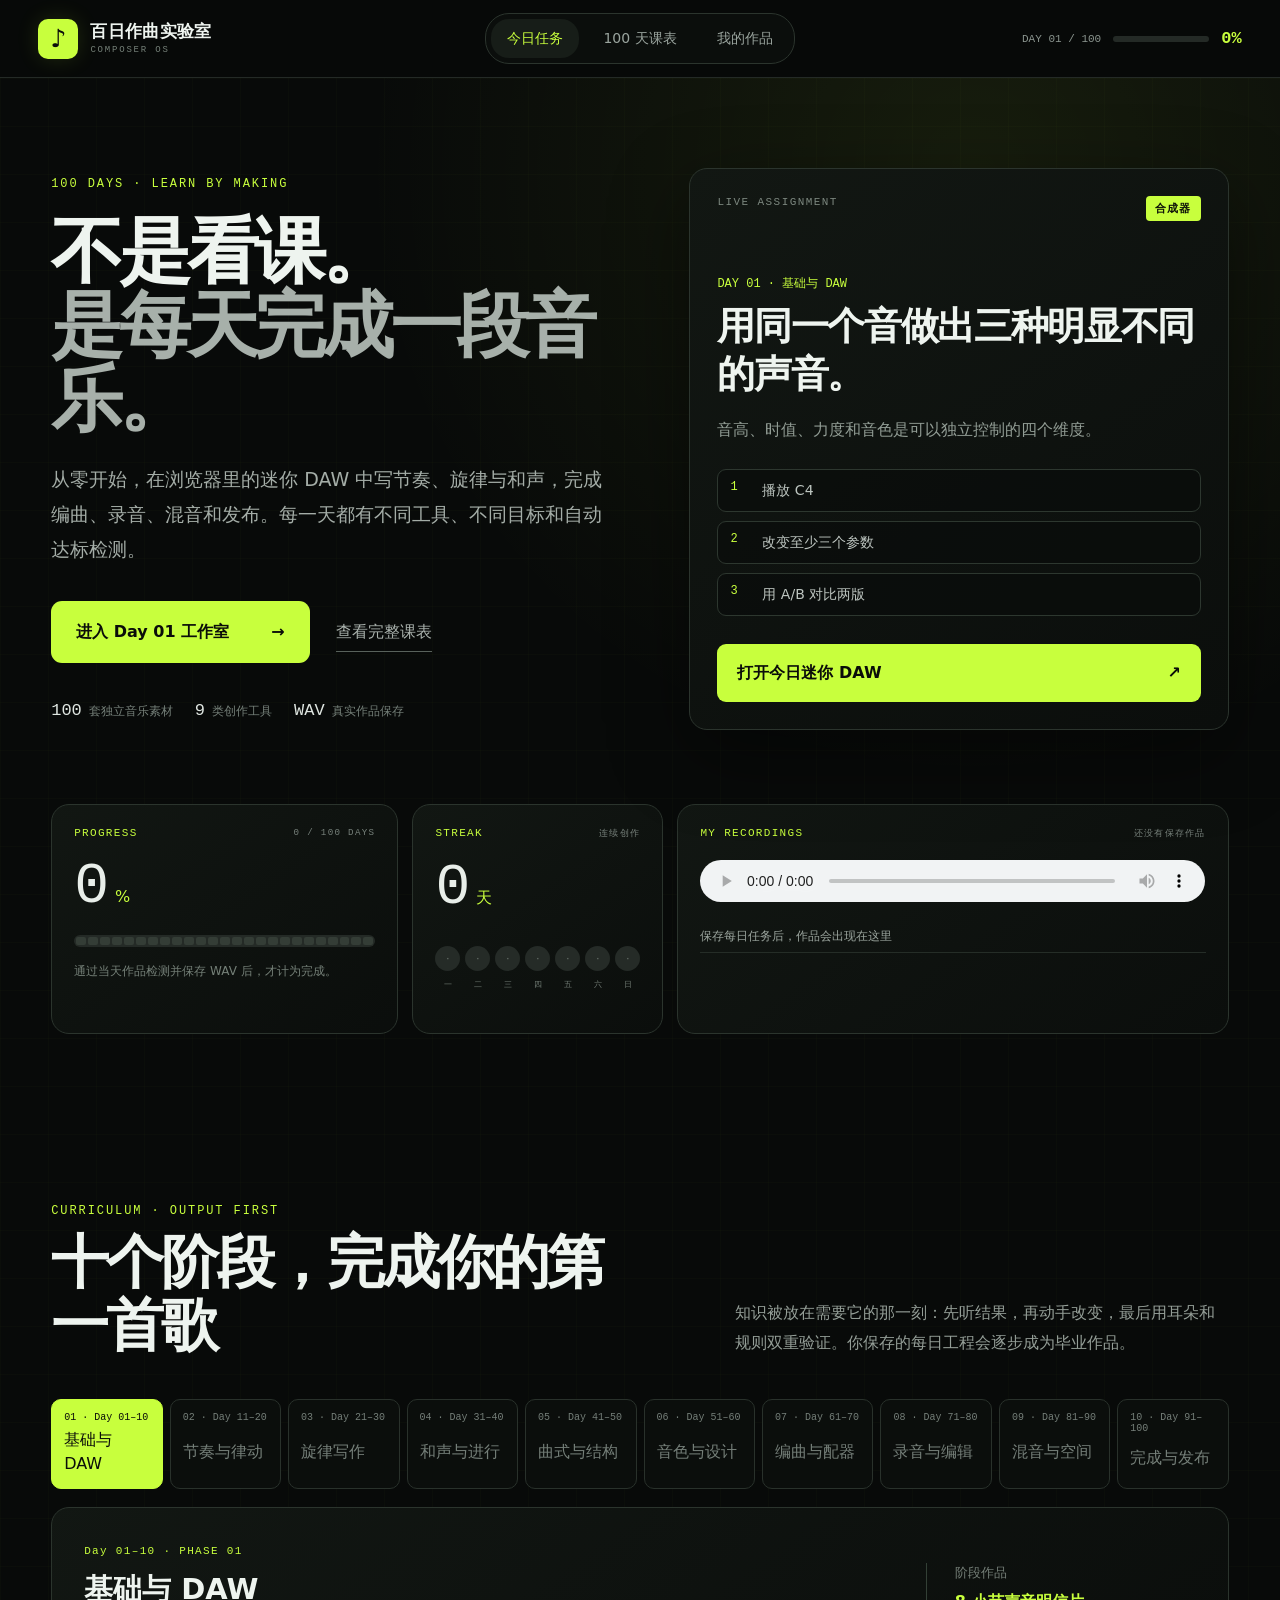
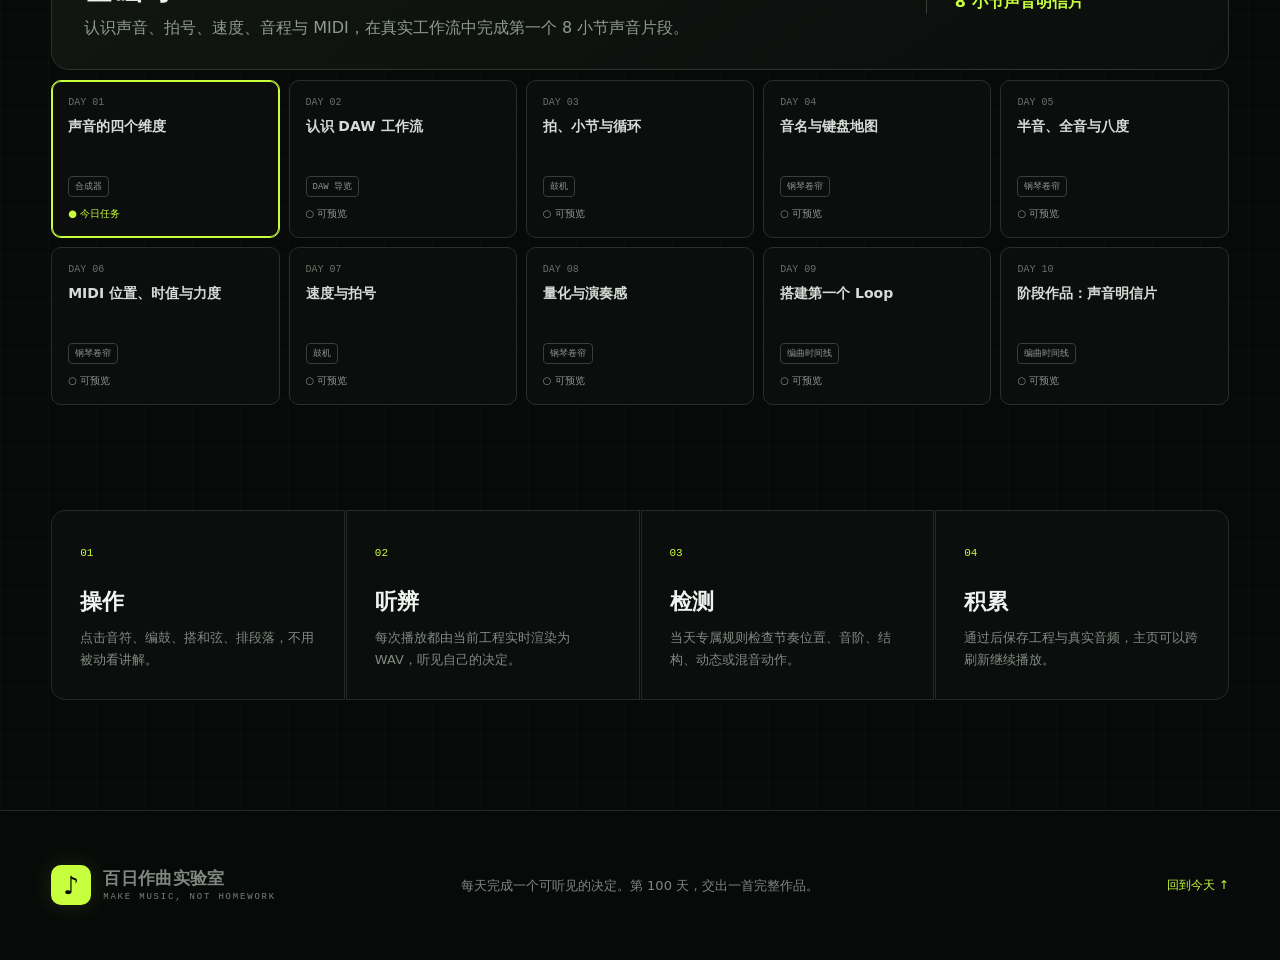
==== commit bafedbec: "Add files via upload" ====
--- a/index.html
+++ b/index.html
@@ -37,7 +37,7 @@
           <a class="text-button" href="#roadmap">查看完整课表</a>
         </div>
         <div class="hero-proof" aria-label="课程特点">
-          <span><b>100</b> 个独立任务</span>
+          <span><b>100</b> 套独立音乐素材</span>
           <span><b>9</b> 类创作工具</span>
           <span><b>WAV</b> 真实作品保存</span>
         </div>
@@ -141,6 +141,7 @@
   </div>
 
   <script src="activities.js"></script>
+  <script src="materials.js"></script>
   <script src="studio.js"></script>
   <script src="app.js"></script>
 </body>
--- a/styles.css
+++ b/styles.css
@@ -186,6 +186,18 @@
 .daw-action-row button:hover,.daw-action-row button.active,.piano-toolbar button:hover,.arrange-toolbar button:hover,.finish-board button:hover{border-color:var(--lime);color:var(--lime)}
 .grid-help{font-size:10px;color:#6e7871}
 
+/* Every day gets its own material pack */
+.daily-kit{border:1px solid #36423a;border-radius:10px;background:linear-gradient(135deg,#171d18,#0d110e);padding:14px;margin-bottom:13px;position:relative;overflow:hidden}
+.daily-kit:after{content:attr(data-day);position:absolute;right:-8px;bottom:-20px;font:700 64px ui-monospace,monospace;color:rgba(200,255,61,.035);pointer-events:none}
+.daily-kit.variant-1{border-left:4px solid var(--lime)}.daily-kit.variant-2{border-top:4px solid #62b5ff}.daily-kit.variant-3{border-right:4px solid #ffca57}.daily-kit.variant-0{border-bottom:4px solid #ef82ff}
+.kit-heading{display:grid;grid-template-columns:1fr 1fr;gap:20px;align-items:end;margin-bottom:11px}
+.kit-heading span{color:var(--lime);font:9px ui-monospace,SFMono-Regular,monospace;letter-spacing:.13em}.kit-heading h3{margin:4px 0 0;font-size:19px}.kit-heading p{margin:0;color:#879189;font-size:11px;line-height:1.6}
+.material-rack{display:grid;grid-template-columns:145px repeat(3,1fr);gap:7px;align-items:stretch}
+.material-rack>strong{border:1px dashed #465248;border-radius:7px;display:grid;place-items:center;padding:10px;color:#bac3bc;text-align:center;font-size:11px}
+.material-rack button{min-height:70px;border:1px solid #38433b;border-radius:7px;background:#0a0d0b;padding:9px;text-align:left;display:grid;grid-template-columns:auto 1fr;column-gap:8px;align-items:center;color:#adb6b0}
+.material-rack button i{grid-row:1/3;color:#59645c;font:10px ui-monospace,SFMono-Regular,monospace}.material-rack button span{font-weight:700}.material-rack button small{font-size:8px;color:#6d776f}
+.material-rack button:hover,.material-rack button.loaded{border-color:var(--lime);background:rgba(200,255,61,.06)}.material-rack button.loaded span,.material-rack button.loaded i{color:var(--lime)}
+
 /* DAW tour */
 .daw-tour{padding:35px}
 .daw-tour h3{font-size:28px}
@@ -208,6 +220,12 @@
 .layer-row button{border:1px solid #39433c;background:#151a16;border-radius:6px;padding:9px 14px}
 .layer-row button.active{color:var(--lime);border-color:var(--lime)}
 .layer-row input{max-width:260px}
+.sample-slicer{height:160px;border:1px solid #334039;border-radius:8px;background:#090d0a;display:flex;align-items:stretch;padding:10px;gap:3px;margin-top:9px;overflow:auto}
+.sample-slicer button{min-width:95px;flex:1;border:1px solid #4a574c;border-radius:4px;background:#172018;position:relative;color:#9ea9a1;overflow:hidden}
+.sample-slicer button i{position:absolute;left:0;right:0;top:calc(20% + var(--slice) * 3%);height:40%;background:repeating-linear-gradient(90deg,var(--lime) 0 2px,transparent 2px 5px);opacity:.55;clip-path:polygon(0 50%,10% 10%,20% 70%,30% 20%,40% 90%,50% 30%,60% 60%,70% 5%,80% 75%,90% 25%,100% 50%,100% 55%,0 55%)}
+.sample-slicer button span{position:absolute;left:7px;bottom:6px;font:8px ui-monospace,SFMono-Regular,monospace;z-index:2}
+.layer-stack{display:grid;grid-template-columns:repeat(3,1fr);gap:8px;margin-top:9px}.layer-stack button{min-height:100px;border:1px solid #3b463e;border-radius:8px;background:#111712;display:grid;place-items:center;color:#8f9992}.layer-stack button.active{border-color:var(--lime);background:rgba(200,255,61,.08);color:var(--lime)}.layer-stack strong{font-size:18px}.layer-stack span{font-size:10px}
+.palette-freeze{display:flex;gap:8px;margin-top:9px}.palette-freeze input{flex:1;background:#090c0a;color:#e2e8e4;border:1px solid #3d483f;border-radius:6px;padding:10px}.palette-freeze span{border:1px solid #3d483f;border-radius:6px;padding:10px;color:var(--lime);font:10px ui-monospace,monospace}
 
 /* Drums and piano */
 .drum-toolbar,.piano-toolbar,.chord-toolbar{display:flex;flex-wrap:wrap;align-items:center;gap:7px;margin-bottom:14px}
@@ -215,7 +233,7 @@
 .drum-toolbar input{accent-color:var(--lime)}
 .drum-toolbar select,.chord-toolbar select{background:#090c0a;color:#dbe2dd;border:1px solid #3c463f;padding:5px}
 .target-notes{color:var(--lime);font:11px ui-monospace,SFMono-Regular,monospace;border:1px dashed #53643d;padding:7px 10px;border-radius:5px}
-.drum-grid{display:grid;grid-template-columns:75px repeat(16,minmax(27px,1fr));gap:4px;min-width:750px}
+.drum-grid{display:grid;grid-template-columns:75px repeat(var(--steps,16),minmax(27px,1fr));gap:4px;min-width:620px}
 .drum-grid>strong{display:flex;align-items:center;color:#929c95;font:10px ui-monospace,SFMono-Regular,monospace}
 .drum-grid button{aspect-ratio:1;border:1px solid #364038;border-radius:4px;background:#181d19;position:relative}
 .drum-grid button.beat{border-left:3px solid #5b665e}
@@ -223,6 +241,9 @@
 .drum-grid button.v4{background:#526b2b;border-color:#6f9039}
 .drum-grid button.v7{background:#8caf31;border-color:#b7dd3d}
 .drum-grid button.v10{background:var(--lime);border-color:#e2ff9b;box-shadow:0 0 8px rgba(200,255,61,.25)}
+.drum-grid button.offbeat{background-image:repeating-linear-gradient(135deg,transparent 0 5px,rgba(255,255,255,.035) 5px 7px)}
+.day-drum-3 .drum-grid button,.day-drum-7 .drum-grid button{min-height:58px}.day-drum-13 .drum-grid button,.day-drum-16 .drum-grid button,.day-drum-17 .drum-grid button{min-height:48px}
+.swing-visual{height:74px;border:1px solid #344038;border-radius:8px;background:#0b0f0c;margin-bottom:11px;padding:12px 20px;display:flex;align-items:center;gap:0}.swing-visual i{font-style:normal;width:25px;height:25px;border-radius:50%;background:var(--lime);color:#0a0d09;display:grid;place-items:center;font:10px ui-monospace,monospace}.swing-visual span{height:3px;background:#48544b}.swing-visual span:nth-of-type(1){width:var(--swing)}.swing-visual span:nth-of-type(2){flex:1;background:#29312b}
 .piano-roll-editor{display:grid;grid-template-columns:54px repeat(16,minmax(31px,1fr));gap:2px;min-width:800px;background:#090c0a;padding:5px;border:1px solid #303a33;border-radius:7px}
 .piano-roll-editor>strong{height:30px;background:#d8ddd9;color:#131713;display:flex;align-items:center;padding-left:5px;font:9px ui-monospace,SFMono-Regular,monospace}
 .piano-roll-editor>strong.black{background:#252b27;color:#c5cdc7}
@@ -230,13 +251,16 @@
 .piano-roll-editor button.beat{border-left-color:#637067}
 .piano-roll-editor button.note{background:var(--lime);border-color:#dfff89;box-shadow:inset 0 -5px rgba(0,0,0,.15)}
 .piano-roll-editor button.note.v10{background:#ffcd49;border-color:#ffe59e}
+.piano-context{display:flex;justify-content:space-between;gap:20px;padding:9px 11px;border:1px solid #303a32;border-radius:6px;background:#0d110e;margin-bottom:8px;color:#7d8780;font-size:10px}.piano-context strong{color:var(--lime)}
+.piano-roll-editor>strong.forbidden,.piano-roll-editor button.forbidden{opacity:.23}.piano-roll-editor button.target-cell{box-shadow:inset 0 0 0 1px rgba(200,255,61,.45);background:#1b2519}.piano-roll-editor.phrase-halves{background:linear-gradient(90deg,rgba(100,181,255,.05) 0 50%,rgba(200,255,61,.05) 50%),#090c0a}.piano-roll-editor.two-voice-grid{background:linear-gradient(180deg,rgba(239,130,255,.05) 0 50%,rgba(100,181,255,.05) 50%),#090c0a}
 
 /* Chords and arrangement */
 .chord-library{display:grid;grid-template-columns:repeat(9,1fr);gap:7px}
-.chord-library button{min-height:74px;border:1px solid #39443c;border-radius:7px;background:#151b16;color:var(--lime);font:18px ui-monospace,SFMono-Regular,monospace}
+.chord-library button{min-height:74px;border:1px solid #39443c;border-radius:7px;background:#151b16;color:var(--lime);font:18px ui-monospace,SFMono-Regular,monospace;display:grid;place-items:center}.chord-library button small{color:#7e8981;font-size:8px}
 .chord-timeline{min-height:180px;margin-top:13px;padding:12px;border:1px solid #313b33;border-radius:8px;background:#0a0d0b;display:flex;align-items:center;gap:7px;color:#667068;overflow:auto}
 .chord-timeline button{min-width:100px;height:120px;border:1px solid #52613f;border-radius:7px;background:linear-gradient(#1b2519,#111711);display:grid;place-items:center;color:var(--lime)}
 .chord-timeline strong{font-size:24px}.chord-timeline small{color:#7f8982}
+.harmony-slots{display:grid;grid-template-columns:repeat(4,1fr);gap:6px;margin-bottom:9px}.harmony-slots span{border:1px dashed #465349;border-radius:6px;padding:10px;color:#9ea7a1;font-size:10px}.harmony-slots i{display:inline-grid;place-items:center;width:20px;height:20px;border-radius:50%;background:#273027;color:var(--lime);font-style:normal;margin-right:7px}
 .arrange-toolbar{display:flex;flex-wrap:wrap;gap:6px}
 .arrangement-timeline{min-height:230px;border:1px solid #303932;border-radius:8px;margin-top:12px;padding:12px;background:#0a0d0b;display:flex;align-items:end;gap:5px;overflow:auto;color:#68726b}
 .arrangement-timeline button{min-width:110px;height:calc(75px + var(--energy) * 12px);border:1px solid #3f4b40;border-top:3px solid var(--lime);border-radius:5px;background:linear-gradient(180deg,rgba(200,255,61,.12),#141a15);display:flex;flex-direction:column;justify-content:space-between;padding:10px;color:#dce3de}
@@ -244,6 +268,7 @@
 .arrangement-timeline span,.arrangement-timeline i{color:#808a83;font-size:9px;font-style:normal}
 .section-inspector{display:flex;align-items:center;gap:10px;border:1px solid #333d35;border-radius:7px;margin-top:8px;padding:10px;background:#121713;color:#8c968f;font-size:11px}
 .section-inspector label{display:flex;gap:7px;align-items:center}.section-inspector input{accent-color:var(--lime)}
+.arrange-toolbar button span{color:var(--lime);margin-right:5px}.energy-ruler{display:flex;align-items:center;gap:8px;color:#667068;font:8px ui-monospace,monospace;margin-top:10px}.energy-ruler i{height:1px;background:linear-gradient(90deg,#31402e,var(--lime));flex:1}.arrangement-timeline button.variation{background:repeating-linear-gradient(135deg,rgba(200,255,61,.14) 0 8px,#141a15 8px 16px)}.section-inspector>strong{color:var(--lime);font-size:11px}
 
 /* Recording */
 .record-meter{width:70px;height:300px;float:left;margin-right:15px;border:1px solid #39443c;border-radius:8px;background:#090c0a;position:relative;overflow:hidden}
@@ -253,6 +278,7 @@
 .record-controls{display:grid;grid-template-columns:repeat(3,1fr);gap:7px}
 .record-controls input{width:100%;accent-color:var(--lime)}
 .take-lane{clear:both;margin-top:16px;min-height:80px;border:1px solid #303a32;border-radius:7px;background:repeating-linear-gradient(90deg,#111611 0 65px,#171d18 65px 66px);padding:20px;color:var(--lime);font:12px ui-monospace,SFMono-Regular,monospace}
+.record-stage{display:grid;grid-template-columns:70px 1fr;gap:12px}.record-stage .record-meter{float:none;margin:0}.record-visual{border:1px solid #354038;border-radius:8px;background:#0a0d0b;min-height:150px;display:flex;align-items:center;padding:20px;position:relative}.record-visual .mic,.record-visual .voice{width:55px;height:55px;border-radius:50%;display:grid;place-items:center;background:#202821;color:var(--lime);font-size:22px}.record-visual>i{height:2px;background:linear-gradient(90deg,var(--lime),#354038);max-width:75%;min-width:8%;transition:width .2s}.record-visual small{position:absolute;bottom:10px;right:12px;color:#778179;font:9px ui-monospace,monospace}.record-controls.focused{margin-top:9px}.take-waveforms{display:flex;gap:6px;margin-top:9px;overflow:auto}.take-waveforms button{min-width:150px;height:70px;border:1px solid #354038;border-radius:6px;background:#111712;position:relative;color:#879189;overflow:hidden}.take-waveforms button i{position:absolute;inset:26px 8px auto;height:20px;background:repeating-linear-gradient(90deg,var(--lime) 0 2px,transparent 2px calc(4px + var(--seed) * 1px));opacity:.45}.take-waveforms button.selected{border-color:var(--lime);color:var(--lime)}
 
 /* Mixer */
 .mixer-board{display:grid;grid-template-columns:repeat(5,1fr);gap:6px;min-width:700px}
@@ -266,12 +292,14 @@
 .channel-strip select{background:#090c0a;color:#c8d0ca;border:1px solid #364038;padding:5px;font-size:9px}
 .plugin-rack{margin-top:8px;border:1px solid #323c34;border-radius:7px;background:#0c100d;padding:10px;display:grid;grid-template-columns:1.2fr repeat(5,1fr);gap:7px;align-items:center;min-width:700px}
 .plugin-rack label{padding:7px}.plugin-rack input{width:100%;accent-color:var(--lime)}
+.mixer-board.channels-2{grid-template-columns:repeat(2,minmax(160px,1fr));max-width:580px}.mixer-board.channels-3{grid-template-columns:repeat(3,minmax(145px,1fr));max-width:760px}.channel-strip output{color:var(--lime);justify-self:end}.plugin-rack.focused-plugin{grid-template-columns:1.3fr 1fr 1.2fr}.plugin-rack.focused-plugin>span{color:#778179;font-size:9px}.automation-lanes{display:grid;gap:5px;margin-bottom:10px}.automation-lanes>div{height:65px;border:1px solid #303a32;border-radius:6px;background:#0b0f0c;display:grid;grid-template-columns:90px 1fr 75px;align-items:center;padding:9px;color:#737e76}.automation-lanes i{height:24px;border-bottom:2px solid #4b574e;transform:skewY(calc((var(--lane) - 1) * 7deg))}.automation-lanes div.done{border-color:var(--lime);color:var(--lime)}.automation-lanes div.done i{border-color:var(--lime)}.routing-map{height:130px;border:1px solid #354038;border-radius:8px;background:#0a0d0b;display:flex;align-items:center;justify-content:center;gap:25px;margin-bottom:10px}.routing-map span,.routing-map strong{border:1px solid #475349;border-radius:7px;padding:15px}.routing-map strong{color:var(--lime)}
 
 /* Finish board */
 .finish-board{display:grid;grid-template-columns:repeat(3,1fr);gap:8px;min-width:800px}
 .finish-column{border:1px solid #303a32;border-radius:8px;background:#0d110e;padding:12px;display:flex;flex-direction:column;gap:6px}
 .finish-column h4{margin:0 0 7px;color:var(--lime)}
 .finish-board button{text-align:left}
+.finish-workbench{min-height:470px;display:grid;grid-template-columns:150px 1fr;border:1px solid #323c34;border-radius:10px;overflow:hidden;background:#0b0f0c}.finish-day-number{display:grid;place-items:center;background:linear-gradient(160deg,rgba(200,255,61,.15),#111611);color:var(--lime);font:72px ui-monospace,monospace;border-right:1px solid #354038}.finish-column.unique{padding:30px;display:block}.finish-column.unique h4{font-size:27px;margin:0 0 24px}.intent-board,.feedback-notes,.revision-cards,.priority-queue,.master-chain,.delivery-meters,.release-card,.release-gates,.graduation-console{display:grid;gap:9px;max-width:780px}.finish-column.unique input,.finish-column.unique textarea,.finish-column.unique select{width:100%;min-height:44px;background:#090c0a;color:#dfe6e1;border:1px solid #39443c;border-radius:6px;padding:10px}.finish-column.unique textarea{min-height:120px;resize:vertical}.finish-column.unique button{min-height:48px;text-align:left}.revision-cards,.release-gates{grid-template-columns:1fr 1fr}.master-chain{display:flex;flex-wrap:wrap;align-items:center}.master-chain span{border:1px solid #435044;border-radius:7px;padding:16px;color:var(--lime)}.master-chain label{flex-basis:100%}.delivery-meters{grid-template-columns:1fr 1fr}.release-card{grid-template-columns:180px 1fr}.cover-placeholder{grid-row:1/5;min-height:200px;border:1px dashed #53604f;border-radius:8px;background:radial-gradient(circle,var(--lime) 0 8%,transparent 9%),linear-gradient(135deg,#273225,#0d110e);display:grid;place-items:center;color:#778179}.cover-placeholder.done{border-color:var(--lime);color:var(--lime)}
 
 @media (max-width:1100px){
   .topbar{grid-template-columns:1fr auto}.topbar nav{display:none}.header-progress{display:flex}
@@ -294,7 +322,7 @@
   footer{grid-template-columns:1fr;justify-items:start}footer p{text-align:left}footer>a{justify-self:start}
   .lesson-modal{padding:0}.studio-modal{border-radius:0;border:0;min-height:100vh}.studio-header{height:auto;min-height:88px;padding:15px}.studio-header h2{font-size:18px}.lesson-workspace{display:block}.mission-panel{border-right:0;border-bottom:1px solid #2a322c;padding:20px}.autosave-state{margin-top:10px}.studio-shell{padding:5px}
   #studio-root{min-height:720px}.daw-body{grid-template-columns:1fr}.daw-track-list{display:none}.daw-transport{flex-wrap:wrap}.daw-transport audio{width:100%;min-width:0;margin-left:0}.transport-display{order:4;margin-left:auto}
-  .daw-editor{padding:9px}.parameter-grid{grid-template-columns:1fr 1fr}.record-controls{grid-template-columns:1fr 1fr}.daw-tour{padding:10px}.daw-tour>div{grid-template-columns:1fr}.daw-tour button{min-height:65px}
+  .daw-editor{padding:9px}.kit-heading{grid-template-columns:1fr}.material-rack{grid-template-columns:1fr}.material-rack>strong{min-height:45px}.parameter-grid{grid-template-columns:1fr 1fr}.record-controls{grid-template-columns:1fr 1fr}.daw-tour{padding:10px}.daw-tour>div{grid-template-columns:1fr}.daw-tour button{min-height:65px}.finish-workbench{grid-template-columns:1fr}.finish-day-number{min-height:90px;border-right:0;border-bottom:1px solid #354038;font-size:48px}.release-card,.delivery-meters,.revision-cards,.release-gates{grid-template-columns:1fr}.cover-placeholder{grid-row:auto}.record-stage{grid-template-columns:55px 1fr}.plugin-rack.focused-plugin{grid-template-columns:1fr}.piano-context{display:grid}
 }
 
 @keyframes pulse{50%{opacity:.45}}
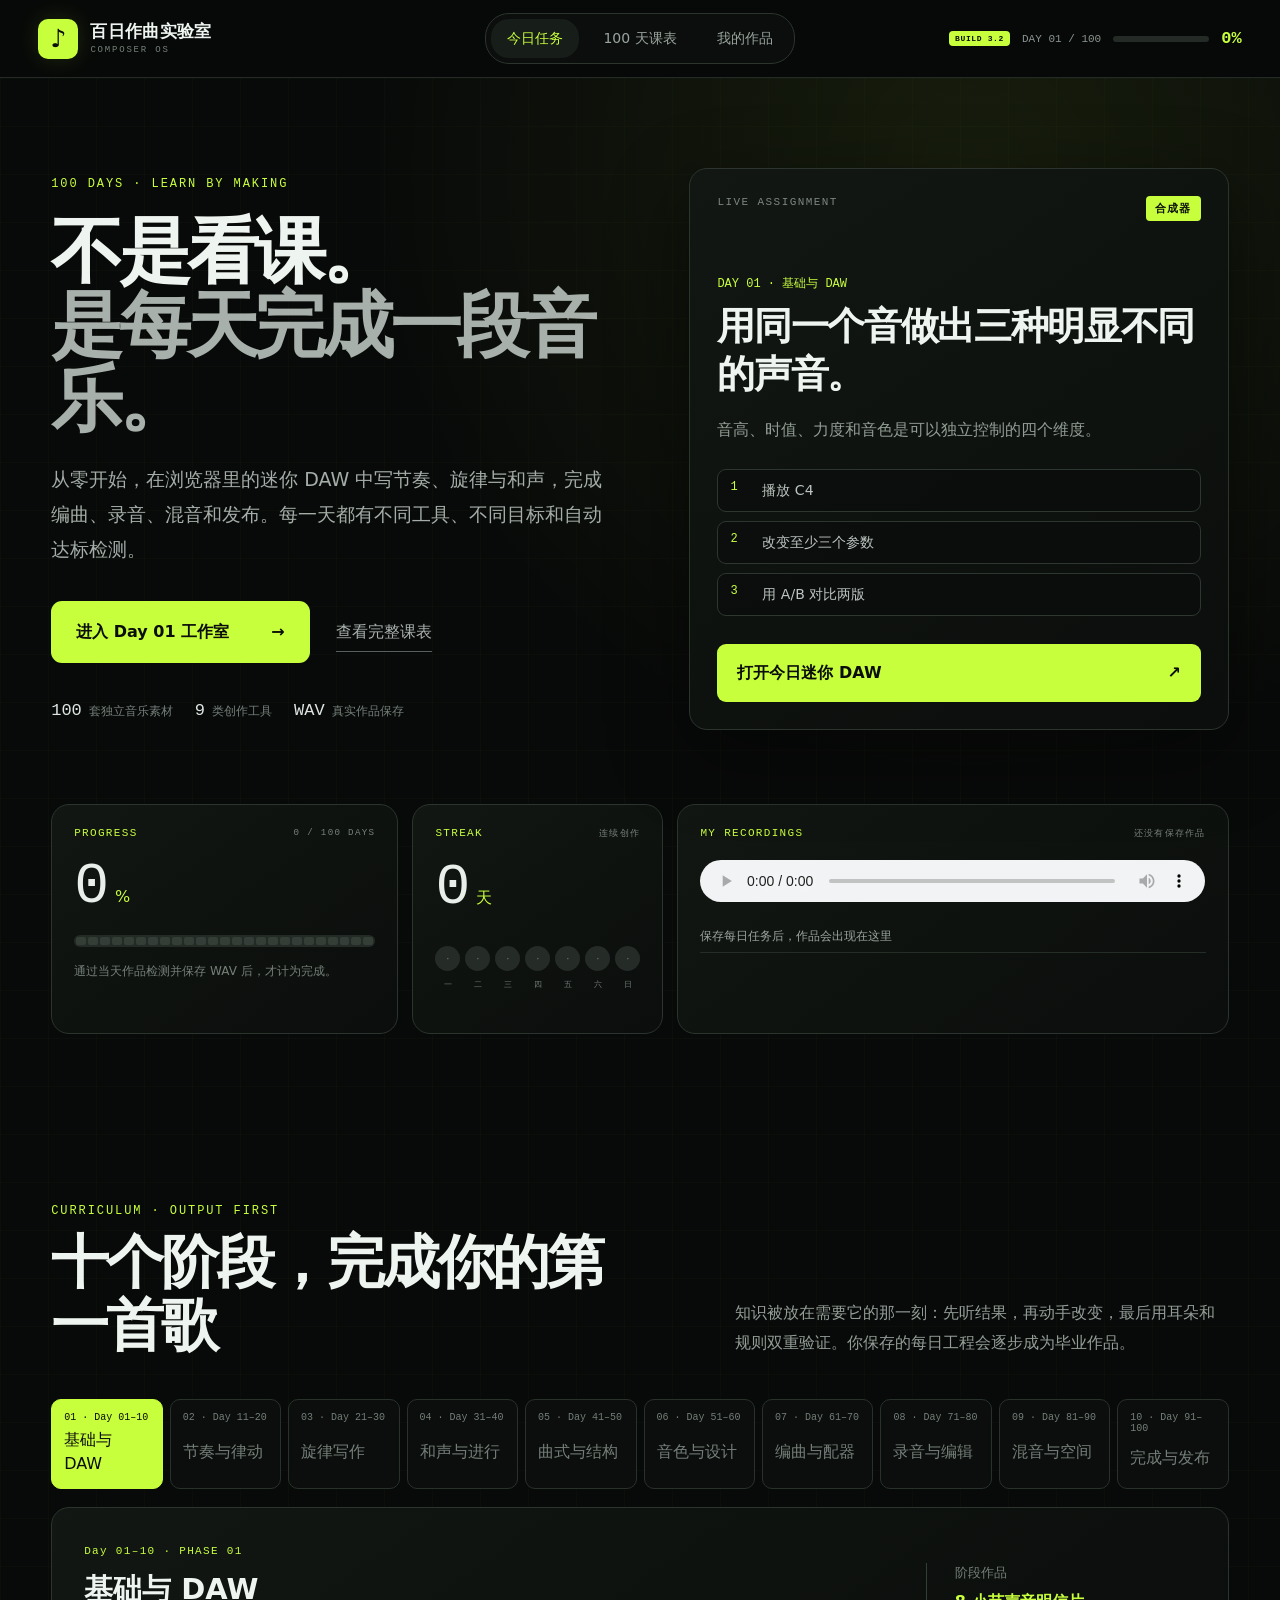
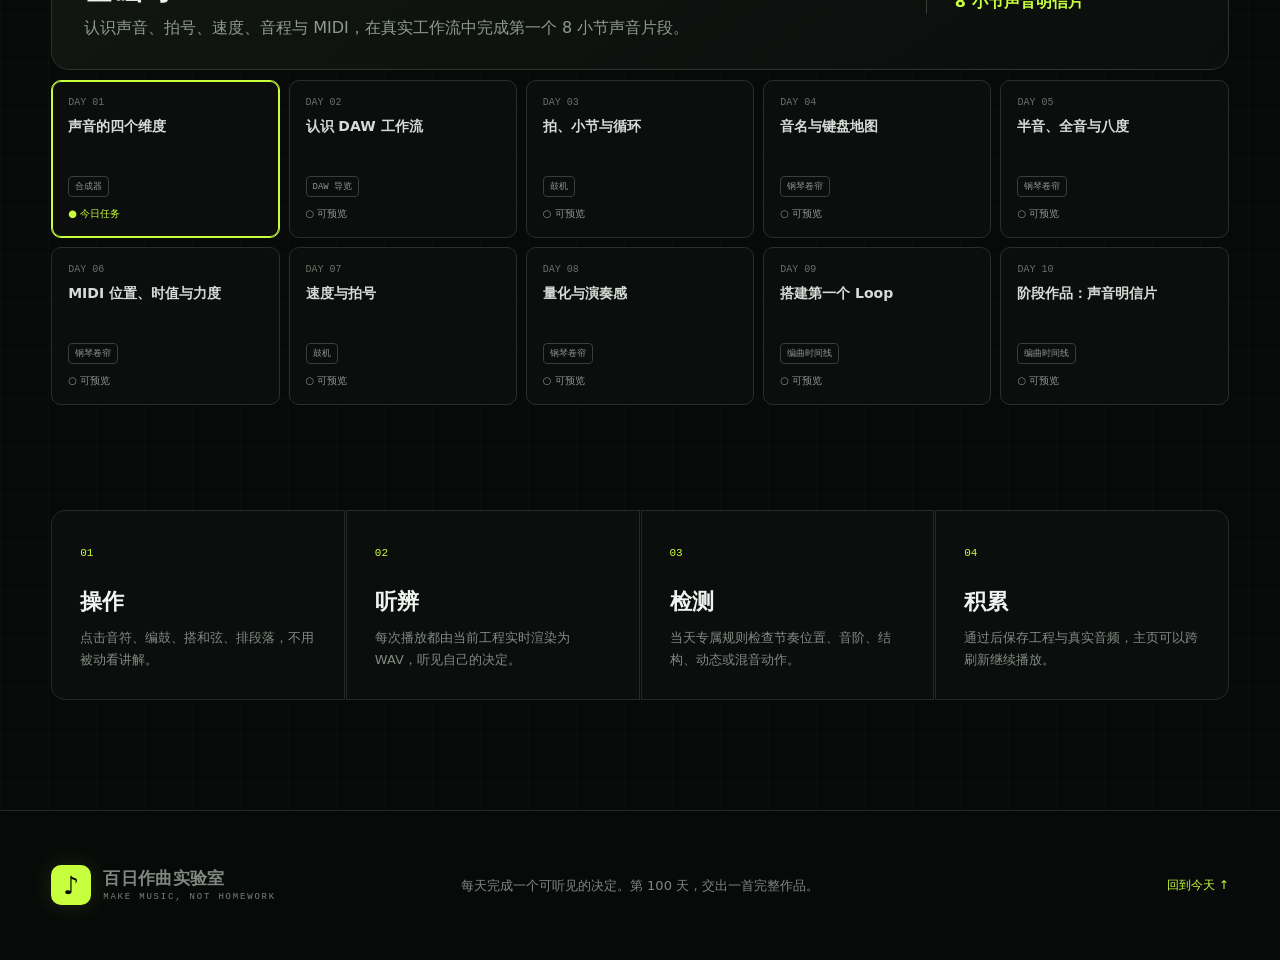
==== commit 41a535b0: "Add files via upload" ====
--- a/index.html
+++ b/index.html
@@ -6,7 +6,7 @@
   <meta name="theme-color" content="#080a09">
   <meta name="description" content="100 天互动式作曲与编曲课程：每天在迷你 DAW 中完成一个真实音乐任务。">
   <title>百日作曲实验室 · 互动 DAW 课程</title>
-  <link rel="stylesheet" href="styles.css">
+  <link rel="stylesheet" href="styles.css?v=20260716.4">
 </head>
 <body>
   <header class="topbar">
@@ -20,6 +20,7 @@
       <a href="#works">我的作品</a>
     </nav>
     <div class="header-progress" id="header-progress">
+      <small class="build-badge">BUILD 3.2</small>
       <span id="header-day">DAY 01 / 100</span>
       <span class="progress-track"><i id="header-bar"></i></span>
       <strong id="header-percent">0%</strong>
@@ -140,9 +141,9 @@
     </div>
   </div>
 
-  <script src="activities.js"></script>
-  <script src="materials.js"></script>
-  <script src="studio.js"></script>
-  <script src="app.js"></script>
+  <script src="activities.js?v=20260716.4"></script>
+  <script src="materials.js?v=20260716.4"></script>
+  <script src="studio.js?v=20260716.4"></script>
+  <script src="app.js?v=20260716.4"></script>
 </body>
 </html>
--- a/styles.css
+++ b/styles.css
@@ -35,6 +35,7 @@
 .topbar nav a:hover,.topbar nav a.active{background:var(--raised);color:var(--lime)}
 .header-progress{justify-self:end;display:flex;align-items:center;gap:12px;font:11px ui-monospace,SFMono-Regular,monospace;color:#8b958f}
 .header-progress strong{color:var(--lime);font-size:17px}
+.build-badge{color:#0b0f0a;background:var(--lime);border-radius:4px;padding:3px 6px;font:800 8px ui-monospace,SFMono-Regular,monospace;letter-spacing:.08em}
 .progress-track{width:96px;height:6px;background:#242a26;border-radius:9px;overflow:hidden}
 .progress-track i{display:block;width:0;height:100%;background:var(--lime);transition:width .45s ease}
 
@@ -175,10 +176,10 @@
 .daw-body{display:grid;grid-template-columns:150px minmax(0,1fr);min-height:670px}
 .daw-track-list{border-right:1px solid #29312b;background:#0e120f;padding:14px 9px}
 .daw-track-list p{font:9px ui-monospace,SFMono-Regular,monospace;letter-spacing:.14em;color:#626c65;padding:0 7px}
-.daw-track-list button{width:100%;min-height:38px;border:0;border-radius:5px;background:transparent;color:#8b958e;text-align:left;padding:0 8px;display:flex;align-items:center;gap:8px;font-size:11px}
-.daw-track-list button i{width:7px;height:19px;background:#475148;border-radius:2px}
-.daw-track-list button.active{background:#1b231b;color:#e5ece7}
-.daw-track-list button.active i{background:var(--lime)}
+.daw-track-list .track-item{width:100%;min-height:38px;border-radius:5px;background:transparent;color:#8b958e;padding:0 8px;display:flex;align-items:center;gap:8px;font-size:11px;cursor:default;user-select:none}
+.daw-track-list .track-item i{width:7px;height:19px;background:#475148;border-radius:2px}
+.daw-track-list .track-item.active{background:#1b231b;color:#e5ece7}
+.daw-track-list .track-item.active i{background:var(--lime)}
 .daw-editor{padding:15px;min-width:0;overflow:auto;background:linear-gradient(rgba(255,255,255,.018) 1px,transparent 1px),linear-gradient(90deg,rgba(255,255,255,.018) 1px,transparent 1px),#111512;background-size:28px 28px}
 .daw-editor button{cursor:pointer}
 .daw-action-row{display:flex;flex-wrap:wrap;gap:7px;margin-top:14px}
@@ -221,11 +222,16 @@
 .layer-row button.active{color:var(--lime);border-color:var(--lime)}
 .layer-row input{max-width:260px}
 .sample-slicer{height:160px;border:1px solid #334039;border-radius:8px;background:#090d0a;display:flex;align-items:stretch;padding:10px;gap:3px;margin-top:9px;overflow:auto}
-.sample-slicer button{min-width:95px;flex:1;border:1px solid #4a574c;border-radius:4px;background:#172018;position:relative;color:#9ea9a1;overflow:hidden}
-.sample-slicer button i{position:absolute;left:0;right:0;top:calc(20% + var(--slice) * 3%);height:40%;background:repeating-linear-gradient(90deg,var(--lime) 0 2px,transparent 2px 5px);opacity:.55;clip-path:polygon(0 50%,10% 10%,20% 70%,30% 20%,40% 90%,50% 30%,60% 60%,70% 5%,80% 75%,90% 25%,100% 50%,100% 55%,0 55%)}
-.sample-slicer button span{position:absolute;left:7px;bottom:6px;font:8px ui-monospace,SFMono-Regular,monospace;z-index:2}
+.sample-slicer>div{min-width:95px;flex:1;border:1px dashed #3b443d;border-radius:4px;background:#101511;position:relative;color:#5d675f;overflow:hidden;transition:.2s}
+.sample-slicer>div.active{border-style:solid;border-color:#708644;background:#172018;color:#c9ff3d}
+.sample-slicer>div i{position:absolute;left:0;right:0;top:calc(20% + var(--slice) * 3%);height:40%;background:repeating-linear-gradient(90deg,var(--lime) 0 2px,transparent 2px 5px);opacity:.18;clip-path:polygon(0 50%,10% 10%,20% 70%,30% 20%,40% 90%,50% 30%,60% 60%,70% 5%,80% 75%,90% 25%,100% 50%,100% 55%,0 55%)}
+.sample-slicer>div.active i{opacity:.68}.sample-slicer.reversed{direction:rtl}.sample-slicer.reversed>div span{direction:ltr}
+.sample-slicer>div span{position:absolute;left:7px;bottom:6px;font:8px ui-monospace,SFMono-Regular,monospace;z-index:2}
 .layer-stack{display:grid;grid-template-columns:repeat(3,1fr);gap:8px;margin-top:9px}.layer-stack button{min-height:100px;border:1px solid #3b463e;border-radius:8px;background:#111712;display:grid;place-items:center;color:#8f9992}.layer-stack button.active{border-color:var(--lime);background:rgba(200,255,61,.08);color:var(--lime)}.layer-stack strong{font-size:18px}.layer-stack span{font-size:10px}
 .palette-freeze{display:flex;gap:8px;margin-top:9px}.palette-freeze input{flex:1;background:#090c0a;color:#e2e8e4;border:1px solid #3d483f;border-radius:6px;padding:10px}.palette-freeze span{border:1px solid #3d483f;border-radius:6px;padding:10px;color:var(--lime);font:10px ui-monospace,monospace}
+.ab-panel{display:grid;grid-template-columns:1fr 1fr;gap:7px;margin-top:9px}.ab-panel button{border:1px solid #354038;border-radius:7px;background:#0c100d;color:#778179;padding:9px;text-align:left;display:grid;grid-template-columns:28px 1fr;align-items:center;gap:8px}.ab-panel strong{width:26px;height:26px;border:1px solid #4a554d;border-radius:4px;display:grid;place-items:center;font:12px ui-monospace,monospace}.ab-panel span{font:9px ui-monospace,monospace}.ab-panel button.saved{color:#b8c2bb}.ab-panel button.active{border-color:var(--lime);box-shadow:inset 0 0 0 1px rgba(200,255,61,.17)}.ab-panel button.active strong{background:var(--lime);color:#0a0d0a;border-color:var(--lime)}
+.snapshot-strip{display:flex;flex-wrap:wrap;align-items:center;gap:6px;margin-top:9px;padding:8px;border:1px solid #303a32;border-radius:7px;background:#0d110e}.snapshot-strip>span{color:#69736c;font:9px ui-monospace,monospace;margin-right:3px}.snapshot-strip button{border:1px solid #3b463e;border-radius:5px;background:#161c17;color:#aab3ad;padding:7px 9px;font-size:9px}.snapshot-strip button:hover{border-color:var(--lime);color:var(--lime)}
+.automation-lane{margin-top:10px;border:1px solid #303b33;border-radius:7px;background:#0a0e0b;padding:9px}.automation-lane>span{color:#778179;font:8px ui-monospace,monospace;letter-spacing:.1em}.automation-lane>div{height:95px;margin-top:7px;border-radius:4px;position:relative;display:flex;justify-content:space-around;align-items:flex-end;background:linear-gradient(rgba(200,255,61,.05) 1px,transparent 1px),linear-gradient(90deg,rgba(200,255,61,.05) 1px,transparent 1px);background-size:20px 20px;overflow:hidden}.automation-lane>div:has(i):after{content:"";position:absolute;left:8%;right:8%;height:2px;bottom:calc(var(--lane,5)*8%);background:var(--lime);opacity:.25}.automation-lane i{width:14px;height:14px;border-radius:50%;background:var(--lime);border:3px solid #253017;margin-bottom:calc(var(--point)*8% - 9px);position:relative;z-index:2;box-shadow:0 0 8px rgba(200,255,61,.25)}.automation-lane i b{position:absolute;left:16px;top:-3px;color:var(--lime);font:8px ui-monospace,monospace}.automation-lane small{align-self:center;color:#657068;font-size:9px}
 
 /* Drums and piano */
 .drum-toolbar,.piano-toolbar,.chord-toolbar{display:flex;flex-wrap:wrap;align-items:center;gap:7px;margin-bottom:14px}
